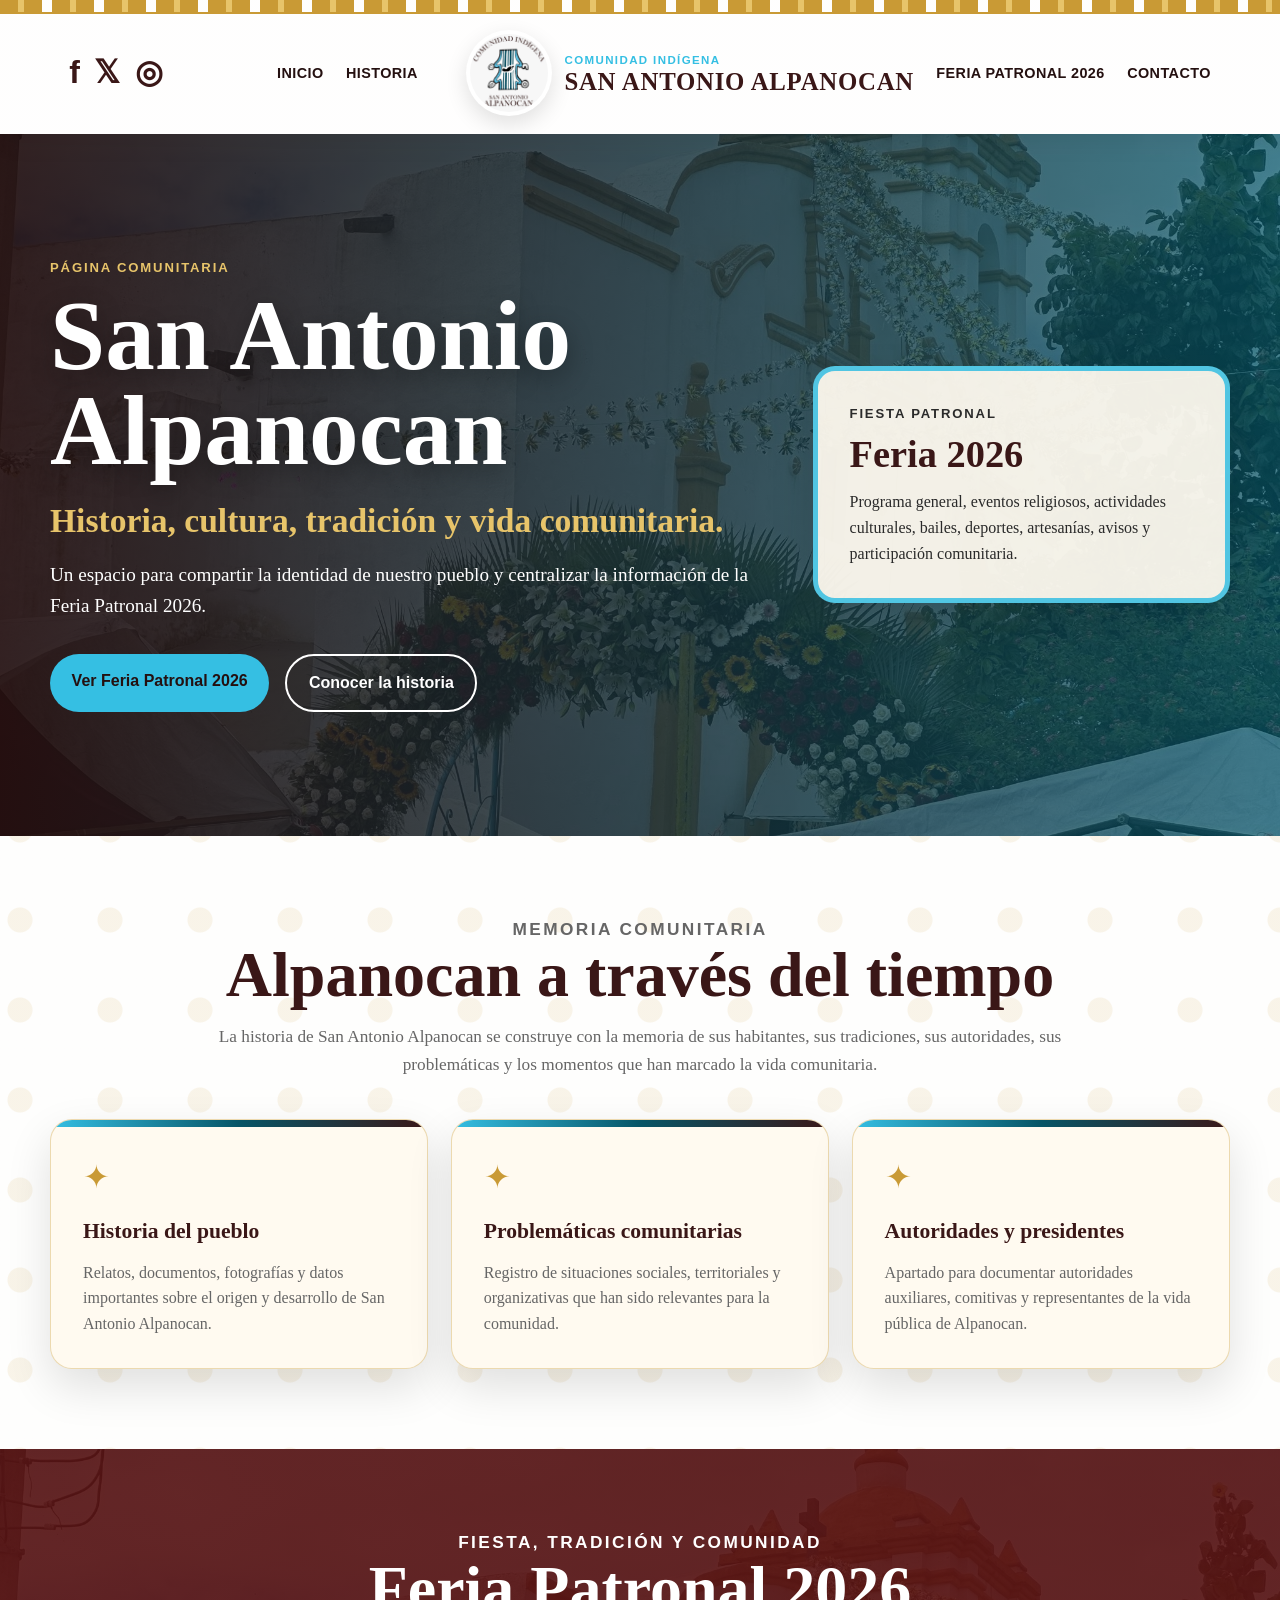
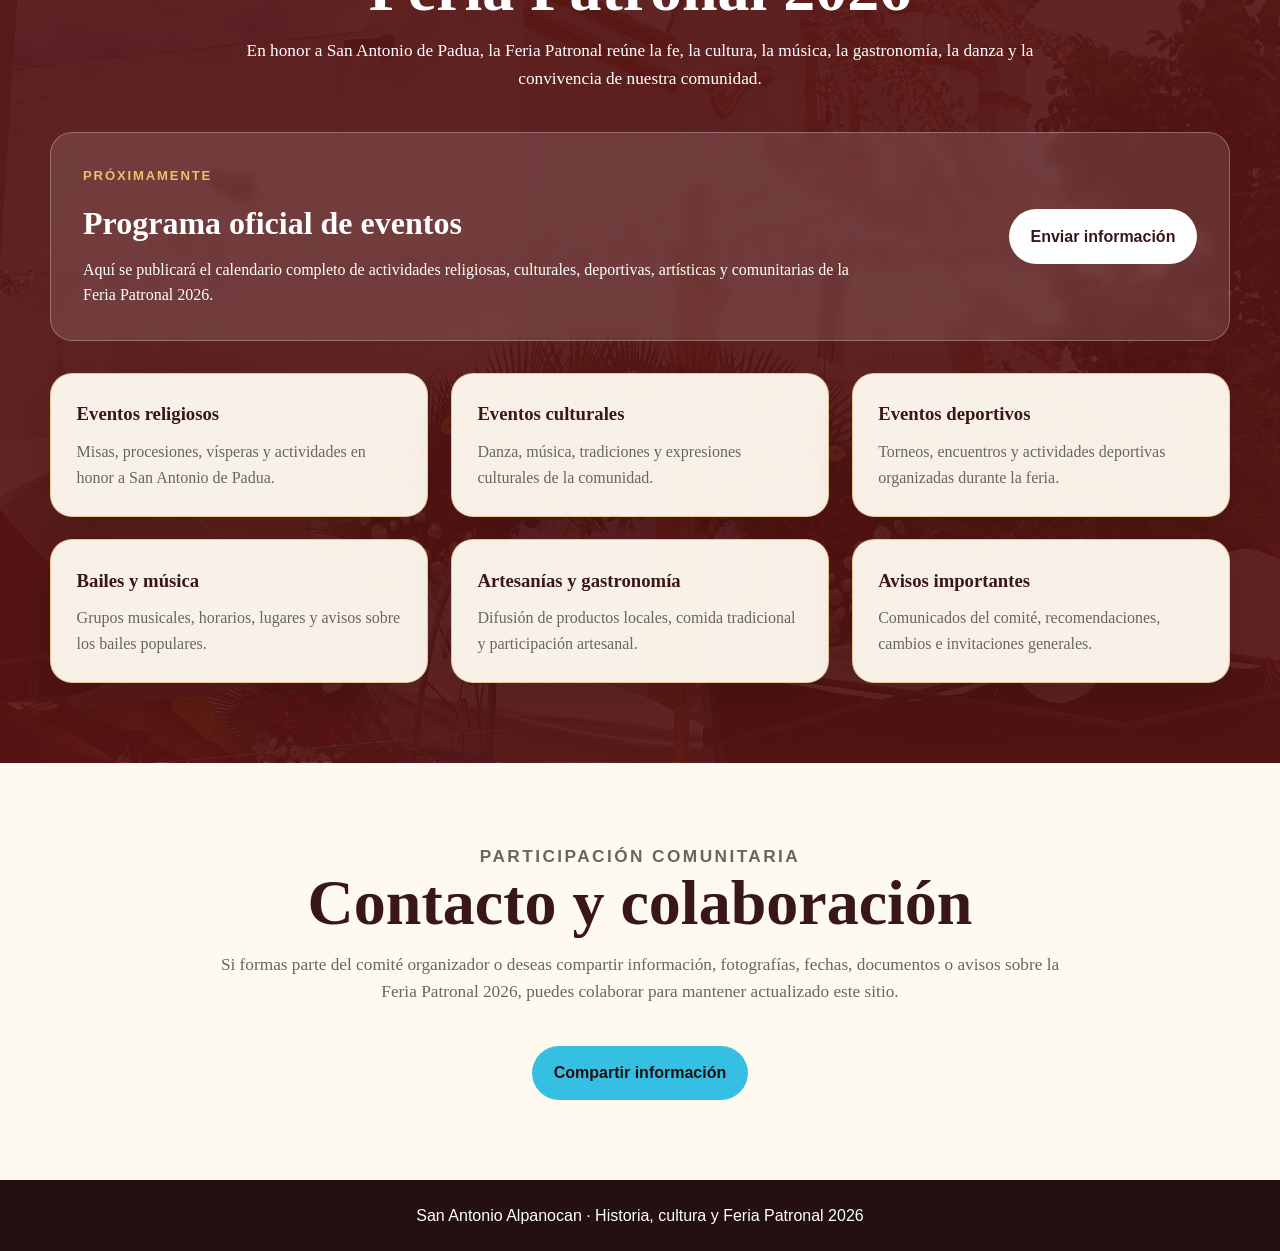
==== index.html @ 7bc24309 "Logo y colores oficiales" ====
<!DOCTYPE html>
<html lang="es">
<head>
  <meta charset="UTF-8" />
  <meta name="viewport" content="width=device-width, initial-scale=1.0" />

  <title>San Antonio Alpanocan | Feria Patronal 2026</title>

  <meta
    name="description"
    content="Página comunitaria de San Antonio Alpanocan: historia, identidad y Feria Patronal 2026."
  />

  <link rel="stylesheet" href="css/styles.css" />
</head>

<body>
  <header class="top-header">
    <div class="ornamental-bar"></div>

    <nav class="main-nav">
      <div class="social-links">
        <span>f</span>
        <span>𝕏</span>
        <span>◎</span>
      </div>

      <ul class="nav-menu">
        <li><a href="#inicio">Inicio</a></li>
        <li><a href="#historia">Historia</a></li>
      </ul>

      <a href="#inicio" class="brand">
        <img
          src="assets/img/logo-alpanocan.jpeg"
          alt="Logo Oficial de San Antonio Alpanocan"
          class="brand-logo"
        />

        <div class="brand-text">
          <span>Comunidad Indígena</span>
          <strong>San Antonio Alpanocan</strong>
        </div>
      </a>

      <ul class="nav-menu">
        <li><a href="#feria">Feria Patronal 2026</a></li>
        <li><a href="#contacto">Contacto</a></li>
      </ul>
    </nav>
  </header>

  <main>
    <!-- INICIO -->
    <section id="inicio" class="hero">
      <div class="hero-inner">
        <div class="hero-copy">
          <p class="section-label">Página comunitaria</p>

          <h1>San Antonio Alpanocan</h1>

          <p class="hero-subtitle">
            Historia, cultura, tradición y vida comunitaria.
          </p>

          <p class="hero-text">
            Un espacio para compartir la identidad de nuestro pueblo y centralizar
            la información de la Feria Patronal 2026.
          </p>

          <div class="hero-actions">
            <a href="#feria" class="btn btn-primary">Ver Feria Patronal 2026</a>
            <a href="#historia" class="btn btn-outline">Conocer la historia</a>
          </div>
        </div>

        <div class="hero-card">
          <p class="section-label">Fiesta Patronal</p>
          <h2>Feria 2026</h2>
          <p>
            Programa general, eventos religiosos, actividades culturales,
            bailes, deportes, artesanías, avisos y participación comunitaria.
          </p>
        </div>
      </div>
    </section>

    <!-- HISTORIA -->
    <section id="historia" class="section">
      <div class="section-title">
        <p class="section-label">Memoria comunitaria</p>
        <h2>Alpanocan a través del tiempo</h2>
        <p>
          La historia de San Antonio Alpanocan se construye con la memoria de
          sus habitantes, sus tradiciones, sus autoridades, sus problemáticas
          y los momentos que han marcado la vida comunitaria.
        </p>
      </div>

      <div class="cards-grid">
        <article class="info-card">
          <div class="card-icon">✦</div>
          <h3>Historia del pueblo</h3>
          <p>
            Relatos, documentos, fotografías y datos importantes sobre el origen
            y desarrollo de San Antonio Alpanocan.
          </p>
        </article>

        <article class="info-card">
          <div class="card-icon">✦</div>
          <h3>Problemáticas comunitarias</h3>
          <p>
            Registro de situaciones sociales, territoriales y organizativas que
            han sido relevantes para la comunidad.
          </p>
        </article>

        <article class="info-card">
          <div class="card-icon">✦</div>
          <h3>Autoridades y presidentes</h3>
          <p>
            Apartado para documentar autoridades auxiliares, comitivas y
            representantes de la vida pública de Alpanocan.
          </p>
        </article>
      </div>
    </section>

    <!-- FERIA PATRONAL -->
    <section id="feria" class="section feria-section">
      <div class="section-title feria-title">
        <p class="section-label">Fiesta, tradición y comunidad</p>
        <h2>Feria Patronal 2026</h2>
        <p>
          En honor a San Antonio de Padua, la Feria Patronal reúne la fe,
          la cultura, la música, la gastronomía, la danza y la convivencia
          de nuestra comunidad.
        </p>
      </div>

      <div class="program-highlight">
        <div>
          <p class="section-label">Próximamente</p>
          <h3>Programa oficial de eventos</h3>
          <p>
            Aquí se publicará el calendario completo de actividades religiosas,
            culturales, deportivas, artísticas y comunitarias de la Feria
            Patronal 2026.
          </p>
        </div>

        <a href="#contacto" class="btn btn-light">Enviar información</a>
      </div>

      <div class="feria-grid">
        <article class="feria-card">
          <h3>Eventos religiosos</h3>
          <p>Misas, procesiones, vísperas y actividades en honor a San Antonio de Padua.</p>
        </article>

        <article class="feria-card">
          <h3>Eventos culturales</h3>
          <p>Danza, música, tradiciones y expresiones culturales de la comunidad.</p>
        </article>

        <article class="feria-card">
          <h3>Eventos deportivos</h3>
          <p>Torneos, encuentros y actividades deportivas organizadas durante la feria.</p>
        </article>

        <article class="feria-card">
          <h3>Bailes y música</h3>
          <p>Grupos musicales, horarios, lugares y avisos sobre los bailes populares.</p>
        </article>

        <article class="feria-card">
          <h3>Artesanías y gastronomía</h3>
          <p>Difusión de productos locales, comida tradicional y participación artesanal.</p>
        </article>

        <article class="feria-card">
          <h3>Avisos importantes</h3>
          <p>Comunicados del comité, recomendaciones, cambios e invitaciones generales.</p>
        </article>
      </div>
    </section>

    <!-- CONTACTO -->
    <section id="contacto" class="section contact-section">
      <div class="section-title">
        <p class="section-label">Participación comunitaria</p>
        <h2>Contacto y colaboración</h2>
        <p>
          Si formas parte del comité organizador o deseas compartir información,
          fotografías, fechas, documentos o avisos sobre la Feria Patronal 2026,
          puedes colaborar para mantener actualizado este sitio.
        </p>
      </div>

      <a href="mailto:contacto@alpanocan.org" class="btn btn-primary">
        Compartir información
      </a>
    </section>
  </main>

  <footer class="site-footer">
    <p>San Antonio Alpanocan · Historia, cultura y Feria Patronal 2026</p>
  </footer>

  <script src="js/main.js"></script>
</body>
</html>
---- css/styles.css ----
:root {
  --brown: #3a1717;
  --brown-dark: #241010;
  --turquoise: #35bfe3;
  --petrol: #075567;
  --gold: #c99a35;
  --gold-light: #e7c46a;
  --cream: #f7f2e8;
  --paper: #fffaf0;
  --text: #2a2a2a;
  --muted: #666666;
  --white: #ffffff;
  --shadow: 0 18px 45px rgba(0, 0, 0, 0.12);
  --max-width: 1180px;
  --radius: 22px;
}

/* RESET GENERAL */
* {
  margin: 0;
  padding: 0;
  box-sizing: border-box;
}

html {
  scroll-behavior: smooth;
}

body {
  font-family: Georgia, "Times New Roman", serif;
  color: var(--text);
  line-height: 1.6;
  background:
    radial-gradient(circle at 20px 20px, rgba(201, 154, 53, 0.10) 0 12px, transparent 13px),
    linear-gradient(rgba(255,255,255,0.92), rgba(255,255,255,0.92)),
    var(--cream);
  background-size: 90px 90px, auto, auto;
}

/* BARRA SUPERIOR */
.top-header {
  position: sticky;
  top: 0;
  z-index: 1000;
  background:
    linear-gradient(rgba(255,255,255,0.94), rgba(255,255,255,0.94)),
    var(--cream);
  box-shadow: 0 6px 25px rgba(0, 0, 0, 0.08);
}

.ornamental-bar {
  height: 14px;
  background:
    repeating-linear-gradient(
      90deg,
      var(--gold) 0 18px,
      var(--gold-light) 18px 24px,
      var(--gold) 24px 42px,
      transparent 42px 52px
    );
  border-bottom: 2px solid var(--gold);
}

/* MENÚ */
.main-nav {
  max-width: var(--max-width);
  margin: 0 auto;
  padding: 1rem 1.2rem 1.1rem;
  display: grid;
  grid-template-columns: 160px 1fr auto 1fr;
  align-items: center;
  gap: 1.4rem;
}

.social-links {
  display: flex;
  gap: 0.9rem;
  color: var(--brown);
  font-family: Arial, Helvetica, sans-serif;
  font-size: 2rem;
  font-weight: 700;
}

.nav-menu {
  list-style: none;
  display: flex;
  justify-content: center;
  gap: 1.4rem;
}

.nav-menu a {
  font-family: Arial, Helvetica, sans-serif;
  text-decoration: none;
  color: var(--brown-dark);
  font-weight: 800;
  text-transform: uppercase;
  letter-spacing: 0.03em;
  font-size: 0.9rem;
  white-space: nowrap;
}

.nav-menu a:hover {
  color: var(--gold);
}

.brand {
  display: flex;
  align-items: center;
  gap: 0.8rem;
  text-decoration: none;
  color: var(--brown);
  min-width: 260px;
  justify-content: center;
}

.brand-logo {
  width: 86px;
  height: 86px;
  object-fit: contain;
  background: var(--white);
  border-radius: 50%;
  padding: 0.25rem;
  box-shadow: 0 8px 22px rgba(0, 0, 0, 0.12);
}

.brand-text {
  text-align: left;
}

.brand span {
  display: block;
  font-family: Arial, Helvetica, sans-serif;
  font-size: 0.72rem;
  text-transform: uppercase;
  letter-spacing: 0.12em;
  color: var(--turquoise);
  font-weight: 800;
}

.brand strong {
  display: block;
  font-size: 1.55rem;
  line-height: 1.05;
  text-transform: uppercase;
  letter-spacing: 0.03em;
  color: var(--brown);
}

/* HERO */
.hero {
  min-height: 78vh;
  display: flex;
  align-items: center;
  padding: 4rem 1.2rem;
  background:
    linear-gradient(90deg, rgba(36, 16, 16, 0.92), rgba(7, 85, 103, 0.72)),
    url("../assets/img/feria-patronal.jpg");
  background-size: cover;
  background-position: center;
}

.hero-inner {
  max-width: var(--max-width);
  width: 100%;
  margin: 0 auto;
  display: grid;
  grid-template-columns: 1.4fr 0.8fr;
  gap: 2rem;
  align-items: center;
}

.hero-copy {
  color: var(--white);
}

.section-label {
  color: var(--gold-light);
  font-family: Arial, Helvetica, sans-serif;
  font-size: 0.82rem;
  font-weight: 800;
  text-transform: uppercase;
  letter-spacing: 0.14em;
  margin-bottom: 0.7rem;
}

.hero h1 {
  font-size: clamp(3rem, 8vw, 6.2rem);
  line-height: 0.95;
  margin-bottom: 1rem;
  text-shadow: 0 8px 24px rgba(0,0,0,0.35);
}

.hero-subtitle {
  font-size: clamp(1.4rem, 3vw, 2.1rem);
  color: var(--gold-light);
  font-weight: 700;
  margin-bottom: 0.8rem;
}

.hero-text {
  max-width: 720px;
  font-size: 1.2rem;
  margin-bottom: 2rem;
}

.hero-actions {
  display: flex;
  gap: 1rem;
  flex-wrap: wrap;
}

.btn {
  display: inline-block;
  padding: 0.9rem 1.35rem;
  border-radius: 999px;
  text-decoration: none;
  font-family: Arial, Helvetica, sans-serif;
  font-weight: 800;
  transition: 0.2s ease;
}

.btn-primary {
  background: var(--gold);
  color: var(--brown-dark);
}

.btn-primary:hover {
  background: var(--gold-light);
  transform: translateY(-2px);
}

.btn-outline {
  border: 2px solid var(--white);
  color: var(--white);
}

.btn-outline:hover {
  background: var(--white);
  color: var(--brown-dark);
}

.btn-light {
  background: var(--white);
  color: var(--brown);
}

.btn-light:hover {
  background: var(--gold-light);
  color: var(--brown-dark);
}

.hero-card {
  background: rgba(255, 250, 240, 0.94);
  border: 5px solid rgba(201, 154, 53, 0.85);
  border-radius: var(--radius);
  padding: 2rem;
  box-shadow: var(--shadow);
}

.hero-card h2 {
  color: var(--brown);
  font-size: 2.4rem;
  line-height: 1;
  margin-bottom: 1rem;
}

.hero-card p {
  color: var(--text);
}

/* SECCIONES */
.section {
  padding: 5rem 1.2rem;
}

.section-title {
  max-width: var(--max-width);
  margin: 0 auto 2.5rem;
  text-align: center;
}

.section-title h2 {
  color: var(--brown);
  font-size: clamp(2.2rem, 5vw, 4rem);
  line-height: 1;
  margin-bottom: 1rem;
}

.section-title p {
  max-width: 850px;
  margin: 0 auto;
  color: var(--muted);
  font-size: 1.08rem;
}

/* TARJETAS */
.cards-grid {
  max-width: var(--max-width);
  margin: 0 auto;
  display: grid;
  grid-template-columns: repeat(3, 1fr);
  gap: 1.4rem;
}

.info-card {
  background: var(--paper);
  border-radius: var(--radius);
  padding: 2rem;
  border: 1px solid rgba(201, 154, 53, 0.35);
  box-shadow: var(--shadow);
  position: relative;
  overflow: hidden;
}

.info-card::before {
  content: "";
  position: absolute;
  inset: 0 0 auto 0;
  height: 7px;
  background: linear-gradient(90deg, var(--gold), var(--brown), var(--brown));
}

.card-icon {
  color: var(--gold);
  font-size: 2rem;
  margin-bottom: 0.7rem;
}

.info-card h3 {
  color: var(--brown);
  font-size: 1.35rem;
  margin-bottom: 0.7rem;
}

.info-card p {
  color: var(--muted);
}

/* FERIA */
.feria-section {
  background:
    linear-gradient(rgba(87, 20, 20, 0.92), rgba(87, 20, 20, 0.92)),
    url("../assets/img/feria-patronal.jpg");
  background-size: cover;
  background-position: center;
  color: var(--white);
}

.feria-title h2,
.feria-title p {
  color: var(--white);
}

.program-highlight {
  max-width: var(--max-width);
  margin: 0 auto 2rem;
  padding: 2rem;
  display: flex;
  justify-content: space-between;
  gap: 1.5rem;
  align-items: center;
  border-radius: var(--radius);
  background: rgba(255, 255, 255, 0.12);
  border: 1px solid rgba(255, 255, 255, 0.28);
  backdrop-filter: blur(6px);
}

.program-highlight h3 {
  font-size: 2rem;
  margin-bottom: 0.5rem;
}

.program-highlight p {
  max-width: 780px;
}

.feria-grid {
  max-width: var(--max-width);
  margin: 0 auto;
  display: grid;
  grid-template-columns: repeat(3, 1fr);
  gap: 1.4rem;
}

.feria-card {
  background: rgba(255, 250, 240, 0.96);
  border-radius: var(--radius);
  padding: 1.6rem;
  border: 1px solid rgba(201, 154, 53, 0.45);
  box-shadow: var(--shadow);
}

.feria-card h3 {
  color: var(--brown);
  margin-bottom: 0.6rem;
}

.feria-card p {
  color: var(--muted);
}

/* CONTACTO */
.contact-section {
  background: var(--paper);
  text-align: center;
}

/* FOOTER */
.site-footer {
  background: var(--brown-dark);
  color: var(--white);
  text-align: center;
  padding: 1.4rem;
  font-family: Arial, Helvetica, sans-serif;
}

/* RESPONSIVE */
@media (max-width: 980px) {
  .main-nav {
    grid-template-columns: 1fr;
    text-align: center;
  }

  .social-links,
  .nav-menu {
    justify-content: center;
  }

  .brand {
    margin: 0 auto;
  }

  .hero-inner {
    grid-template-columns: 1fr;
  }

  .cards-grid,
  .feria-grid {
    grid-template-columns: 1fr;
  }

  .program-highlight {
    flex-direction: column;
    align-items: flex-start;
  }
}

@media (max-width: 580px) {
  .social-links {
    display: none;
  }

  .nav-menu {
    gap: 0.8rem;
    flex-wrap: wrap;
  }

  .nav-menu a {
    font-size: 0.78rem;
  }

  .brand {
    min-width: auto;
  }

  .brand-emblem {
    width: 58px;
    height: 58px;
    font-size: 1.5rem;
  }

  .brand strong {
    font-size: 1.2rem;
  }

  .hero {
    min-height: auto;
    padding: 4rem 1.2rem;
  }

  .hero-card {
    padding: 1.4rem;
  }
}

.info-card::before {
  background: linear-gradient(
    90deg,
    var(--turquoise),
    var(--petrol),
    var(--brown)
  );
}

.nav-menu a:hover {
  color: var(--turquoise);
}

.btn-primary {
  background: var(--turquoise);
  color: var(--brown-dark);
}

.btn-primary:hover {
  background: var(--gold-light);
  color: var(--brown-dark);
}

.hero-card {
  border-color: rgba(53, 191, 227, 0.85);
}

.hero-card h2 {
  color: var(--brown);
}
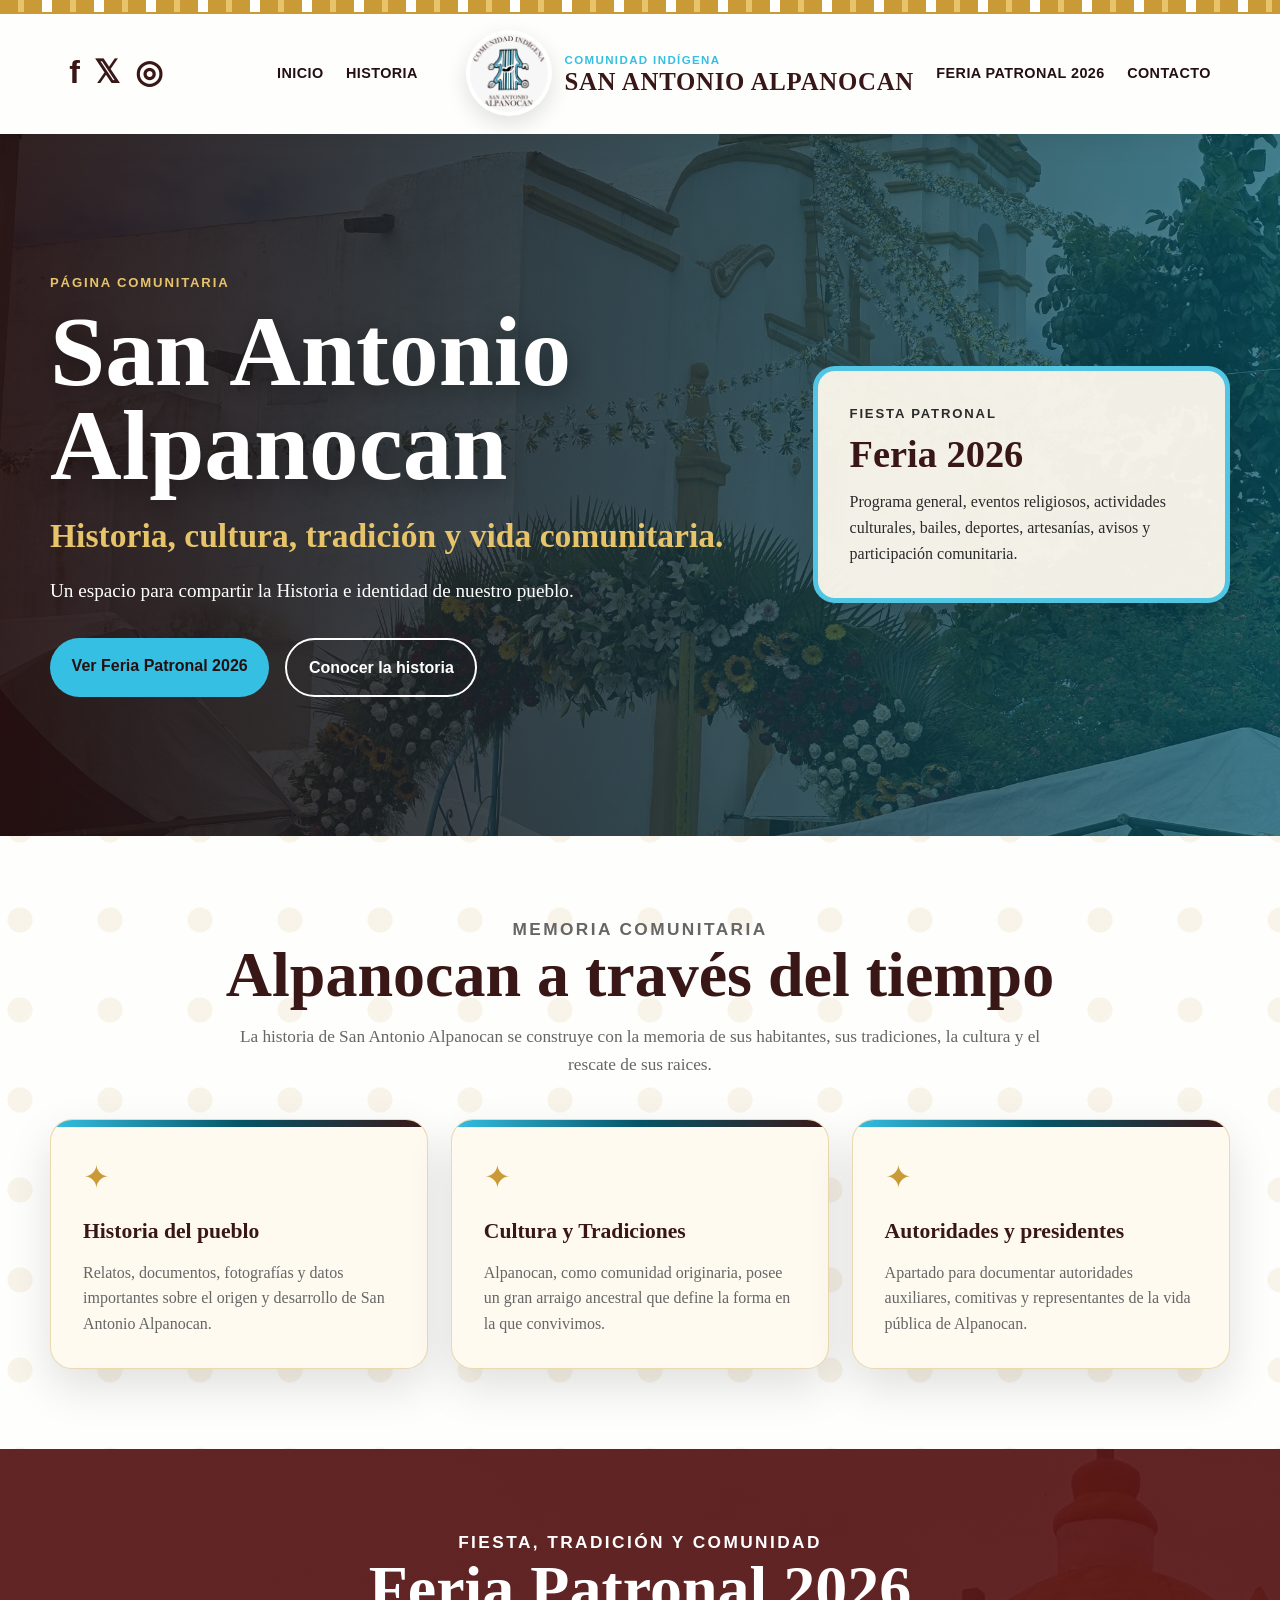
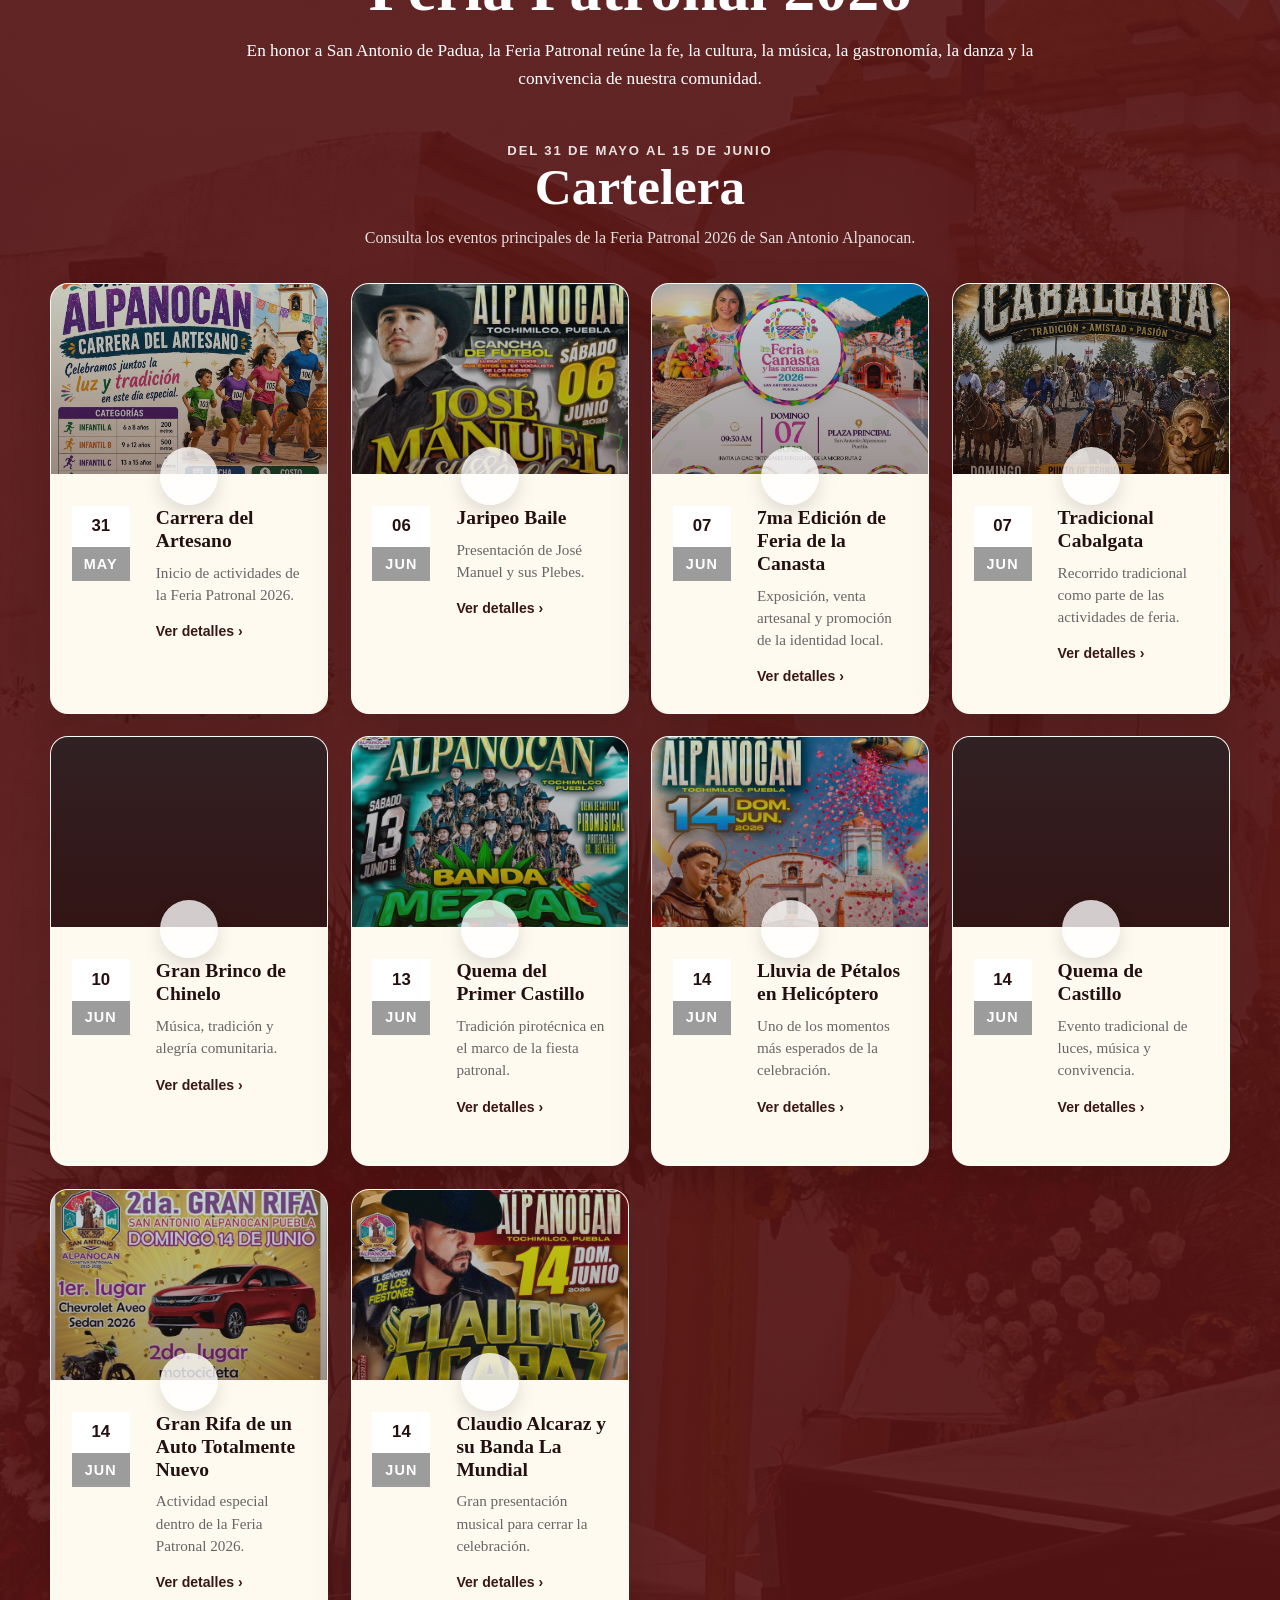
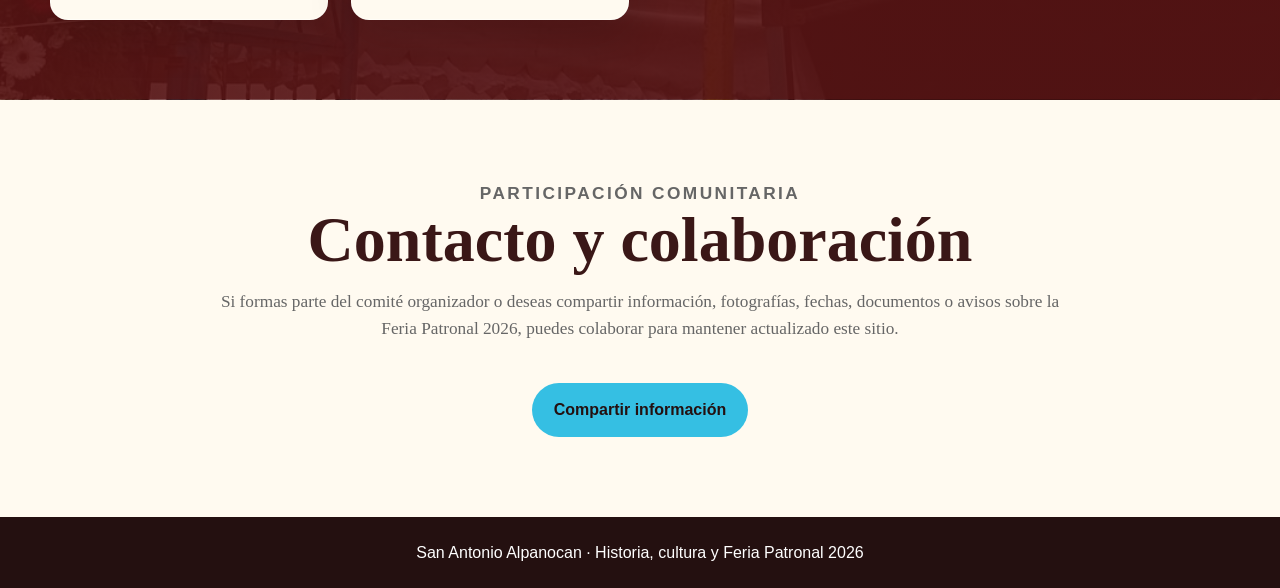
==== commit ebf6e2b2: "Agregando cartelera" ====
--- a/index.html
+++ b/index.html
@@ -8,7 +8,7 @@
 
   <meta
     name="description"
-    content="Página comunitaria de San Antonio Alpanocan: historia, identidad y Feria Patronal 2026."
+    content="Página comunitaria de San Antonio Alpanocan: historia, identidad y Tradiciones."
   />
 
   <link rel="stylesheet" href="css/styles.css" />
@@ -64,8 +64,7 @@
           </p>
 
           <p class="hero-text">
-            Un espacio para compartir la identidad de nuestro pueblo y centralizar
-            la información de la Feria Patronal 2026.
+            Un espacio para compartir la Historia e identidad de nuestro pueblo.
           </p>
 
           <div class="hero-actions">
@@ -92,8 +91,7 @@
         <h2>Alpanocan a través del tiempo</h2>
         <p>
           La historia de San Antonio Alpanocan se construye con la memoria de
-          sus habitantes, sus tradiciones, sus autoridades, sus problemáticas
-          y los momentos que han marcado la vida comunitaria.
+          sus habitantes, sus tradiciones, la cultura y el rescate de sus raices.
         </p>
       </div>
 
@@ -109,10 +107,9 @@
 
         <article class="info-card">
           <div class="card-icon">✦</div>
-          <h3>Problemáticas comunitarias</h3>
+          <h3>Cultura y Tradiciones</h3>
           <p>
-            Registro de situaciones sociales, territoriales y organizativas que
-            han sido relevantes para la comunidad.
+            Alpanocan, como comunidad originaria, posee un gran arraigo ancestral que define la forma en la que convivimos.
           </p>
         </article>
 
@@ -139,51 +136,165 @@
         </p>
       </div>
 
-      <div class="program-highlight">
-        <div>
-          <p class="section-label">Próximamente</p>
-          <h3>Programa oficial de eventos</h3>
-          <p>
-            Aquí se publicará el calendario completo de actividades religiosas,
-            culturales, deportivas, artísticas y comunitarias de la Feria
-            Patronal 2026.
-          </p>
-        </div>
-
-        <a href="#contacto" class="btn btn-light">Enviar información</a>
-      </div>
-
-      <div class="feria-grid">
-        <article class="feria-card">
-          <h3>Eventos religiosos</h3>
-          <p>Misas, procesiones, vísperas y actividades en honor a San Antonio de Padua.</p>
-        </article>
-
-        <article class="feria-card">
-          <h3>Eventos culturales</h3>
-          <p>Danza, música, tradiciones y expresiones culturales de la comunidad.</p>
-        </article>
-
-        <article class="feria-card">
-          <h3>Eventos deportivos</h3>
-          <p>Torneos, encuentros y actividades deportivas organizadas durante la feria.</p>
-        </article>
-
-        <article class="feria-card">
-          <h3>Bailes y música</h3>
-          <p>Grupos musicales, horarios, lugares y avisos sobre los bailes populares.</p>
-        </article>
-
-        <article class="feria-card">
-          <h3>Artesanías y gastronomía</h3>
-          <p>Difusión de productos locales, comida tradicional y participación artesanal.</p>
-        </article>
-
-        <article class="feria-card">
-          <h3>Avisos importantes</h3>
-          <p>Comunicados del comité, recomendaciones, cambios e invitaciones generales.</p>
-        </article>
-      </div>
+<div class="cartelera-header">
+  <p class="section-label">Del 31 de mayo al 15 de junio</p>
+  <h3>Cartelera</h3>
+  <p>
+    Consulta los eventos principales de la Feria Patronal 2026 de San Antonio Alpanocan.
+  </p>
+</div>
+
+<div class="events-grid">
+  <a href="eventos/carrera-del-artesano.html" class="event-card">
+    <div class="event-image event-artesano"></div>
+    <div class="event-content">
+      <div class="event-date">
+        <strong>31</strong>
+        <span>MAY</span>
+      </div>
+      <div class="event-info">
+        <h4>Carrera del Artesano</h4>
+        <p>Inicio de actividades de la Feria Patronal 2026.</p>
+        <span class="read-more">Ver detalles ›</span>
+      </div>
+    </div>
+  </a>
+
+  <a href="eventos/jaripeo-baile.html" class="event-card">
+    <div class="event-image event-jaripeo"></div>
+    <div class="event-content">
+      <div class="event-date">
+        <strong>06</strong>
+        <span>JUN</span>
+      </div>
+      <div class="event-info">
+        <h4>Jaripeo Baile</h4>
+        <p>Presentación de José Manuel y sus Plebes.</p>
+        <span class="read-more">Ver detalles ›</span>
+      </div>
+    </div>
+  </a>
+
+  <a href="eventos/feria-de-la-canasta.html" class="event-card">
+    <div class="event-image event-canasta"></div>
+    <div class="event-content">
+      <div class="event-date">
+        <strong>07</strong>
+        <span>JUN</span>
+      </div>
+      <div class="event-info">
+        <h4>7ma Edición de Feria de la Canasta</h4>
+        <p>Exposición, venta artesanal y promoción de la identidad local.</p>
+        <span class="read-more">Ver detalles ›</span>
+      </div>
+    </div>
+  </a>
+
+  <a href="eventos/cabalgata.html" class="event-card">
+    <div class="event-image event-cabalgata"></div>
+    <div class="event-content">
+      <div class="event-date">
+        <strong>07</strong>
+        <span>JUN</span>
+      </div>
+      <div class="event-info">
+        <h4>Tradicional Cabalgata</h4>
+        <p>Recorrido tradicional como parte de las actividades de feria.</p>
+        <span class="read-more">Ver detalles ›</span>
+      </div>
+    </div>
+  </a>
+
+  <a href="eventos/brinco-de-chinelo.html" class="event-card">
+    <div class="event-image event-chinelo"></div>
+    <div class="event-content">
+      <div class="event-date">
+        <strong>10</strong>
+        <span>JUN</span>
+      </div>
+      <div class="event-info">
+        <h4>Gran Brinco de Chinelo</h4>
+        <p>Música, tradición y alegría comunitaria.</p>
+        <span class="read-more">Ver detalles ›</span>
+      </div>
+    </div>
+  </a>
+
+  <a href="eventos/primer-castillo.html" class="event-card">
+    <div class="event-image event-castillo"></div>
+    <div class="event-content">
+      <div class="event-date">
+        <strong>13</strong>
+        <span>JUN</span>
+      </div>
+      <div class="event-info">
+        <h4>Quema del Primer Castillo</h4>
+        <p>Tradición pirotécnica en el marco de la fiesta patronal.</p>
+        <span class="read-more">Ver detalles ›</span>
+      </div>
+    </div>
+  </a>
+
+  <a href="eventos/lluvia-de-petalos.html" class="event-card">
+    <div class="event-image event-petalos"></div>
+    <div class="event-content">
+      <div class="event-date">
+        <strong>14</strong>
+        <span>JUN</span>
+      </div>
+      <div class="event-info">
+        <h4>Lluvia de Pétalos en Helicóptero</h4>
+        <p>Uno de los momentos más esperados de la celebración.</p>
+        <span class="read-more">Ver detalles ›</span>
+      </div>
+    </div>
+  </a>
+
+  <a href="eventos/quema-de-castillo.html" class="event-card">
+    <div class="event-image event-castillo-final"></div>
+    <div class="event-content">
+      <div class="event-date">
+        <strong>14</strong>
+        <span>JUN</span>
+      </div>
+      <div class="event-info">
+        <h4>Quema de Castillo</h4>
+        <p>Evento tradicional de luces, música y convivencia.</p>
+        <span class="read-more">Ver detalles ›</span>
+      </div>
+    </div>
+  </a>
+
+  <a href="eventos/rifa-auto.html" class="event-card">
+    <div class="event-image event-rifa"></div>
+    <div class="event-content">
+      <div class="event-date">
+        <strong>14</strong>
+        <span>JUN</span>
+      </div>
+      <div class="event-info">
+        <h4>Gran Rifa de un Auto Totalmente Nuevo</h4>
+        <p>Actividad especial dentro de la Feria Patronal 2026.</p>
+        <span class="read-more">Ver detalles ›</span>
+      </div>
+    </div>
+  </a>
+
+  <a href="eventos/claudio-alcaraz.html" class="event-card">
+    <div class="event-image event-baile"></div>
+    <div class="event-content">
+      <div class="event-date">
+        <strong>14</strong>
+        <span>JUN</span>
+      </div>
+      <div class="event-info">
+        <h4>Claudio Alcaraz y su Banda La Mundial</h4>
+        <p>Gran presentación musical para cerrar la celebración.</p>
+        <span class="read-more">Ver detalles ›</span>
+      </div>
+    </div>
+  </a>
+</div>
     </section>
 
     <!-- CONTACTO -->
--- a/css/styles.css
+++ b/css/styles.css
@@ -351,29 +351,6 @@
   color: var(--white);
 }
 
-.program-highlight {
-  max-width: var(--max-width);
-  margin: 0 auto 2rem;
-  padding: 2rem;
-  display: flex;
-  justify-content: space-between;
-  gap: 1.5rem;
-  align-items: center;
-  border-radius: var(--radius);
-  background: rgba(255, 255, 255, 0.12);
-  border: 1px solid rgba(255, 255, 255, 0.28);
-  backdrop-filter: blur(6px);
-}
-
-.program-highlight h3 {
-  font-size: 2rem;
-  margin-bottom: 0.5rem;
-}
-
-.program-highlight p {
-  max-width: 780px;
-}
-
 .feria-grid {
   max-width: var(--max-width);
   margin: 0 auto;
@@ -438,11 +415,6 @@
   .feria-grid {
     grid-template-columns: 1fr;
   }
-
-  .program-highlight {
-    flex-direction: column;
-    align-items: flex-start;
-  }
 }
 
 @media (max-width: 580px) {
@@ -512,4 +484,317 @@
 
 .hero-card h2 {
   color: var(--brown);
+}
+
+/* CARTELERA DE EVENTOS */
+
+.cartelera-header {
+  max-width: var(--max-width);
+  margin: 3rem auto 2rem;
+  text-align: center;
+}
+
+.cartelera-header h3 {
+  font-size: clamp(2rem, 4vw, 3.2rem);
+  line-height: 1;
+  color: var(--white);
+  margin-bottom: 0.8rem;
+}
+
+.cartelera-header p {
+  max-width: 760px;
+  margin: 0 auto;
+  color: rgba(255, 255, 255, 0.86);
+}
+
+.events-grid {
+  max-width: var(--max-width);
+  margin: 0 auto;
+  display: grid;
+  grid-template-columns: repeat(4, 1fr);
+  gap: 1.4rem;
+}
+
+.event-card {
+  background: var(--paper);
+  color: var(--text);
+  text-decoration: none;
+  border-radius: 18px;
+  overflow: hidden;
+  box-shadow: var(--shadow);
+  border: 1px solid rgba(255, 255, 255, 0.45);
+  transition: transform 0.22s ease, box-shadow 0.22s ease;
+  min-height: 430px;
+  display: flex;
+  flex-direction: column;
+}
+
+.event-card:hover {
+  transform: translateY(-7px);
+  box-shadow: 0 24px 55px rgba(0, 0, 0, 0.24);
+}
+
+.event-image {
+  height: 190px;
+  background-size: cover;
+  background-position: center;
+  position: relative;
+}
+
+.event-image::after {
+  content: "";
+  position: absolute;
+  inset: 0;
+  background:
+    linear-gradient(
+      to bottom,
+      rgba(36, 16, 16, 0.05),
+      rgba(36, 16, 16, 0.35)
+    );
+}
+
+.event-content {
+  position: relative;
+  display: grid;
+  grid-template-columns: 68px 1fr;
+  gap: 1rem;
+  padding: 2rem 1.3rem 1.5rem;
+  flex: 1;
+}
+
+.event-content::before {
+  content: "";
+  position: absolute;
+  top: -27px;
+  left: 50%;
+  transform: translateX(-50%);
+  width: 58px;
+  height: 58px;
+  background:
+    linear-gradient(rgba(255,255,255,0.78), rgba(255,255,255,0.78)),
+    url("../assets/img/logo-alpanocan.png");
+  background-size: contain;
+  background-repeat: no-repeat;
+  background-position: center;
+  border-radius: 50%;
+  box-shadow: 0 8px 18px rgba(0,0,0,0.12);
+}
+
+.event-date {
+  width: 58px;
+  text-align: center;
+  font-family: Arial, Helvetica, sans-serif;
+  font-weight: 800;
+}
+
+.event-date strong {
+  display: block;
+  background: var(--white);
+  color: var(--brown-dark);
+  padding: 0.45rem 0;
+  font-size: 1.05rem;
+}
+
+.event-date span {
+  display: block;
+  background: #9c9c9c;
+  color: var(--white);
+  padding: 0.35rem 0;
+  font-size: 0.9rem;
+  letter-spacing: 0.08em;
+}
+
+.event-info h4 {
+  color: var(--brown-dark);
+  font-size: 1.22rem;
+  line-height: 1.18;
+  margin-bottom: 0.6rem;
+}
+
+.event-info p {
+  color: var(--muted);
+  font-size: 0.95rem;
+  line-height: 1.45;
+  margin-bottom: 0.8rem;
+}
+
+.read-more {
+  display: inline-block;
+  color: var(--brown);
+  font-family: Arial, Helvetica, sans-serif;
+  font-size: 0.88rem;
+  font-weight: 800;
+}
+
+/* Imágenes temporales para cada evento.
+   Después podemos sustituirlas por fotografías reales. */
+
+.event-artesano {
+  background-image:
+    linear-gradient(rgba(7, 85, 103, 0.18), rgba(58, 23, 23, 0.18)),
+    url("../assets/img/evento-artesano.jpg");
+}
+
+.event-jaripeo {
+  background-image:
+    linear-gradient(rgba(7, 85, 103, 0.18), rgba(58, 23, 23, 0.18)),
+    url("../assets/img/evento-jaripeo.jpg");
+}
+
+.event-canasta {
+  background-image:
+    linear-gradient(rgba(7, 85, 103, 0.18), rgba(58, 23, 23, 0.18)),
+    url("../assets/img/evento-canasta.jpg");
+}
+
+.event-cabalgata {
+  background-image:
+    linear-gradient(rgba(7, 85, 103, 0.18), rgba(58, 23, 23, 0.18)),
+    url("../assets/img/evento-cabalgata.jpg");
+}
+
+.event-chinelo {
+  background-image:
+    linear-gradient(rgba(7, 85, 103, 0.18), rgba(58, 23, 23, 0.18)),
+    url("../assets/img/evento-chinelo.jpg");
+}
+
+.event-castillo {
+  background-image:
+    linear-gradient(rgba(7, 85, 103, 0.18), rgba(58, 23, 23, 0.18)),
+    url("../assets/img/evento-castillo.jpg");
+}
+
+.event-petalos {
+  background-image:
+    linear-gradient(rgba(7, 85, 103, 0.18), rgba(58, 23, 23, 0.18)),
+    url("../assets/img/evento-petalos.jpg");
+}
+
+.event-castillo-final {
+  background-image:
+    linear-gradient(rgba(7, 85, 103, 0.18), rgba(58, 23, 23, 0.18)),
+    url("../assets/img/evento-castillo-final.jpg");
+}
+
+.event-rifa {
+  background-image:
+    linear-gradient(rgba(7, 85, 103, 0.18), rgba(58, 23, 23, 0.18)),
+    url("../assets/img/evento-rifa.jpg");
+}
+
+.event-baile {
+  background-image:
+    linear-gradient(rgba(7, 85, 103, 0.18), rgba(58, 23, 23, 0.18)),
+    url("../assets/img/evento-baile.jpg");
+}
+
+/* AJUSTE MANUAL DE POSICIÓN DE IMÁGENES DE EVENTOS */
+
+.event-artesano {
+  background-position: center 20%;
+}
+
+.event-jaripeo {
+  background-position: center 10%;
+}
+
+.event-canasta {
+  background-position: center 10%;
+}
+
+.event-cabalgata {
+  background-position: center 15%;
+}
+
+.event-chinelo {
+  background-position: center 40%;
+}
+
+.event-castillo {
+  background-position: center 15%;
+}
+
+.event-petalos {
+  background-position: center 12%;
+}
+
+.event-castillo-final {
+  background-position: center 45%;
+}
+
+.event-rifa {
+  background-position: center 10%;
+}
+
+.event-baile {
+  background-position: center 10%;
+}
+
+/* Si todavía no hay imágenes, se muestra un fondo elegante */
+.event-image {
+  background-color: var(--brown);
+}
+
+/* Responsive cartelera */
+@media (max-width: 1100px) {
+  .events-grid {
+    grid-template-columns: repeat(3, 1fr);
+  }
+}
+
+@media (max-width: 820px) {
+  .events-grid {
+    grid-template-columns: repeat(2, 1fr);
+  }
+
+  .event-card {
+    min-height: 390px;
+  }
+}
+
+@media (max-width: 560px) {
+  .events-grid {
+    grid-template-columns: 1fr;
+  }
+
+  .event-image {
+    height: 210px;
+  }
+
+  .event-card {
+    min-height: auto;
+  }
+}
+
+/* PÁGINAS INDIVIDUALES DE EVENTOS */
+
+.event-detail-hero {
+  min-height: 70vh;
+  display: flex;
+  align-items: center;
+  padding: 5rem 1.2rem;
+  background:
+    linear-gradient(90deg, rgba(36, 16, 16, 0.92), rgba(7, 85, 103, 0.72)),
+    url("../assets/img/feria-patronal.jpg");
+  background-size: cover;
+  background-position: center;
+  color: var(--white);
+}
+
+.event-detail-content {
+  max-width: var(--max-width);
+  margin: 0 auto;
+}
+
+.event-detail-content h1 {
+  font-size: clamp(2.8rem, 7vw, 5.8rem);
+  line-height: 0.95;
+  margin-bottom: 1rem;
+}
+
+.event-detail-content p {
+  max-width: 760px;
+  font-size: 1.2rem;
+  margin-bottom: 2rem;
 }
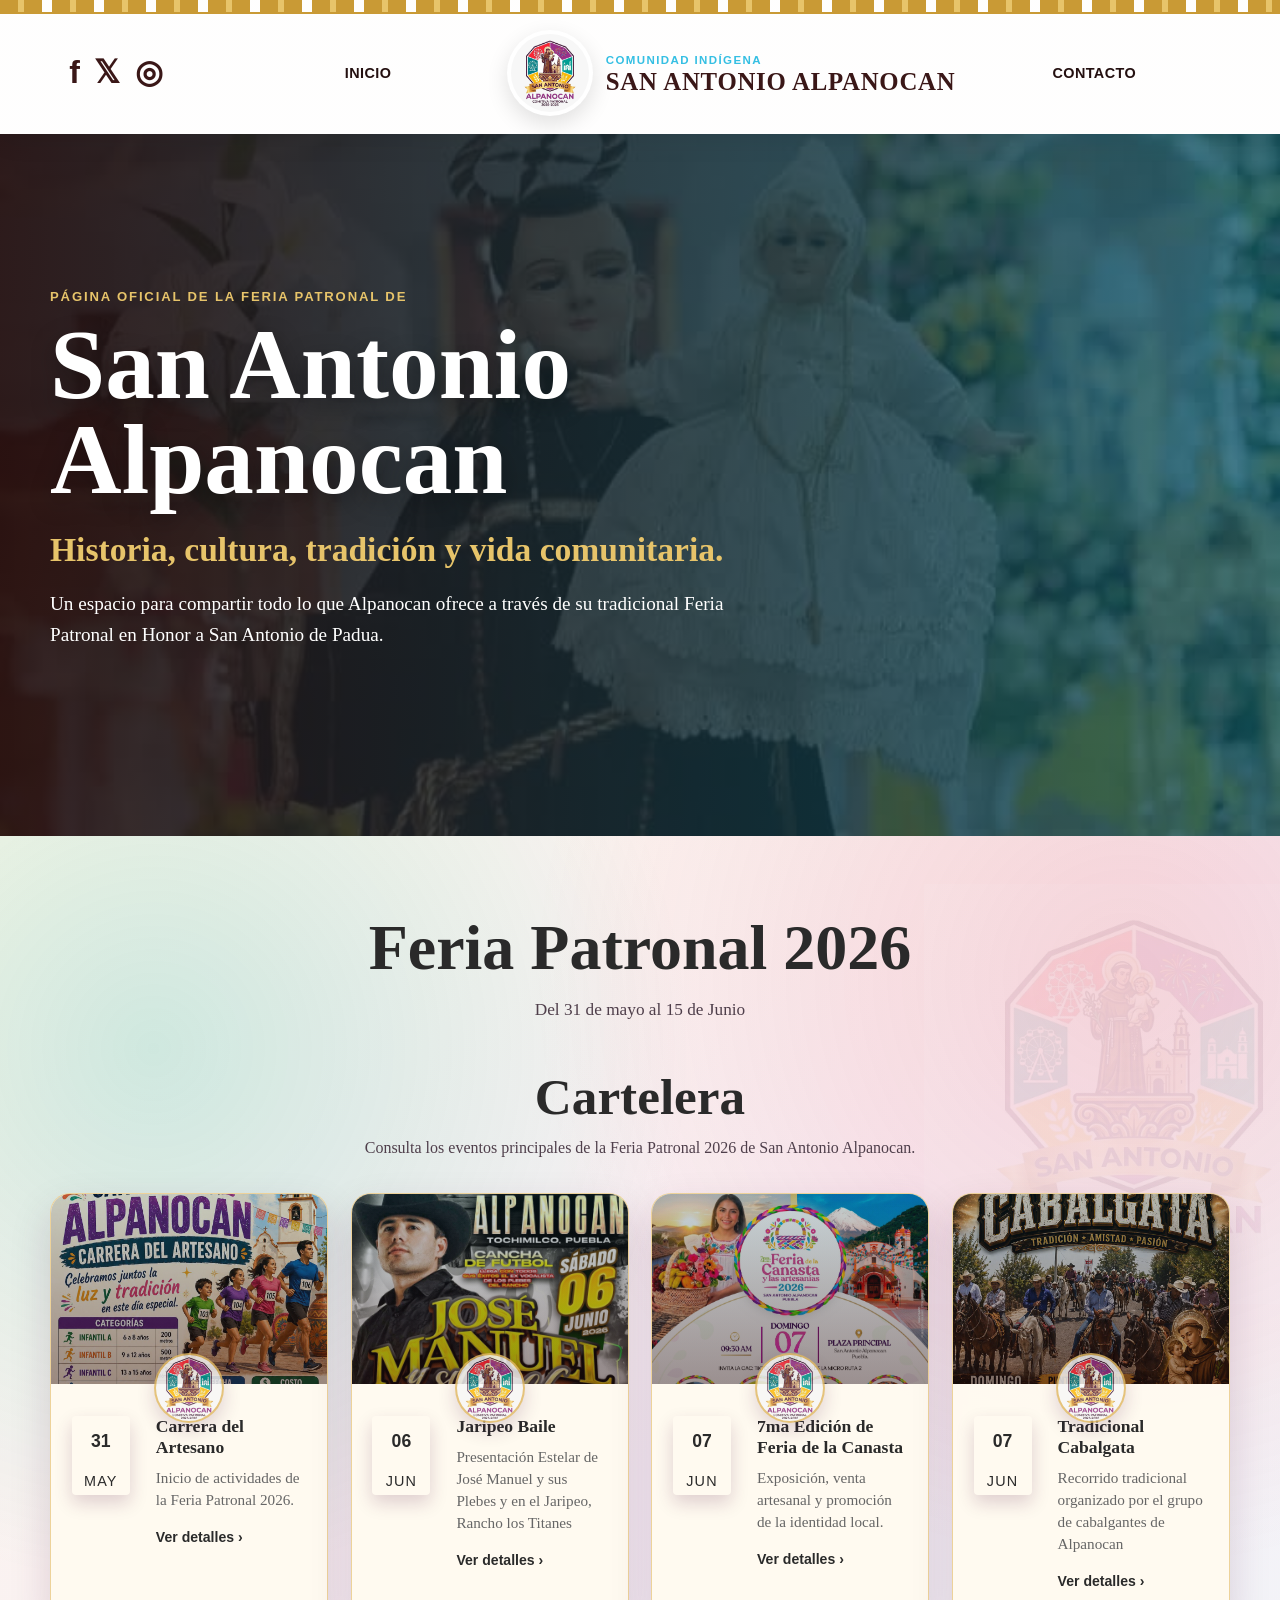
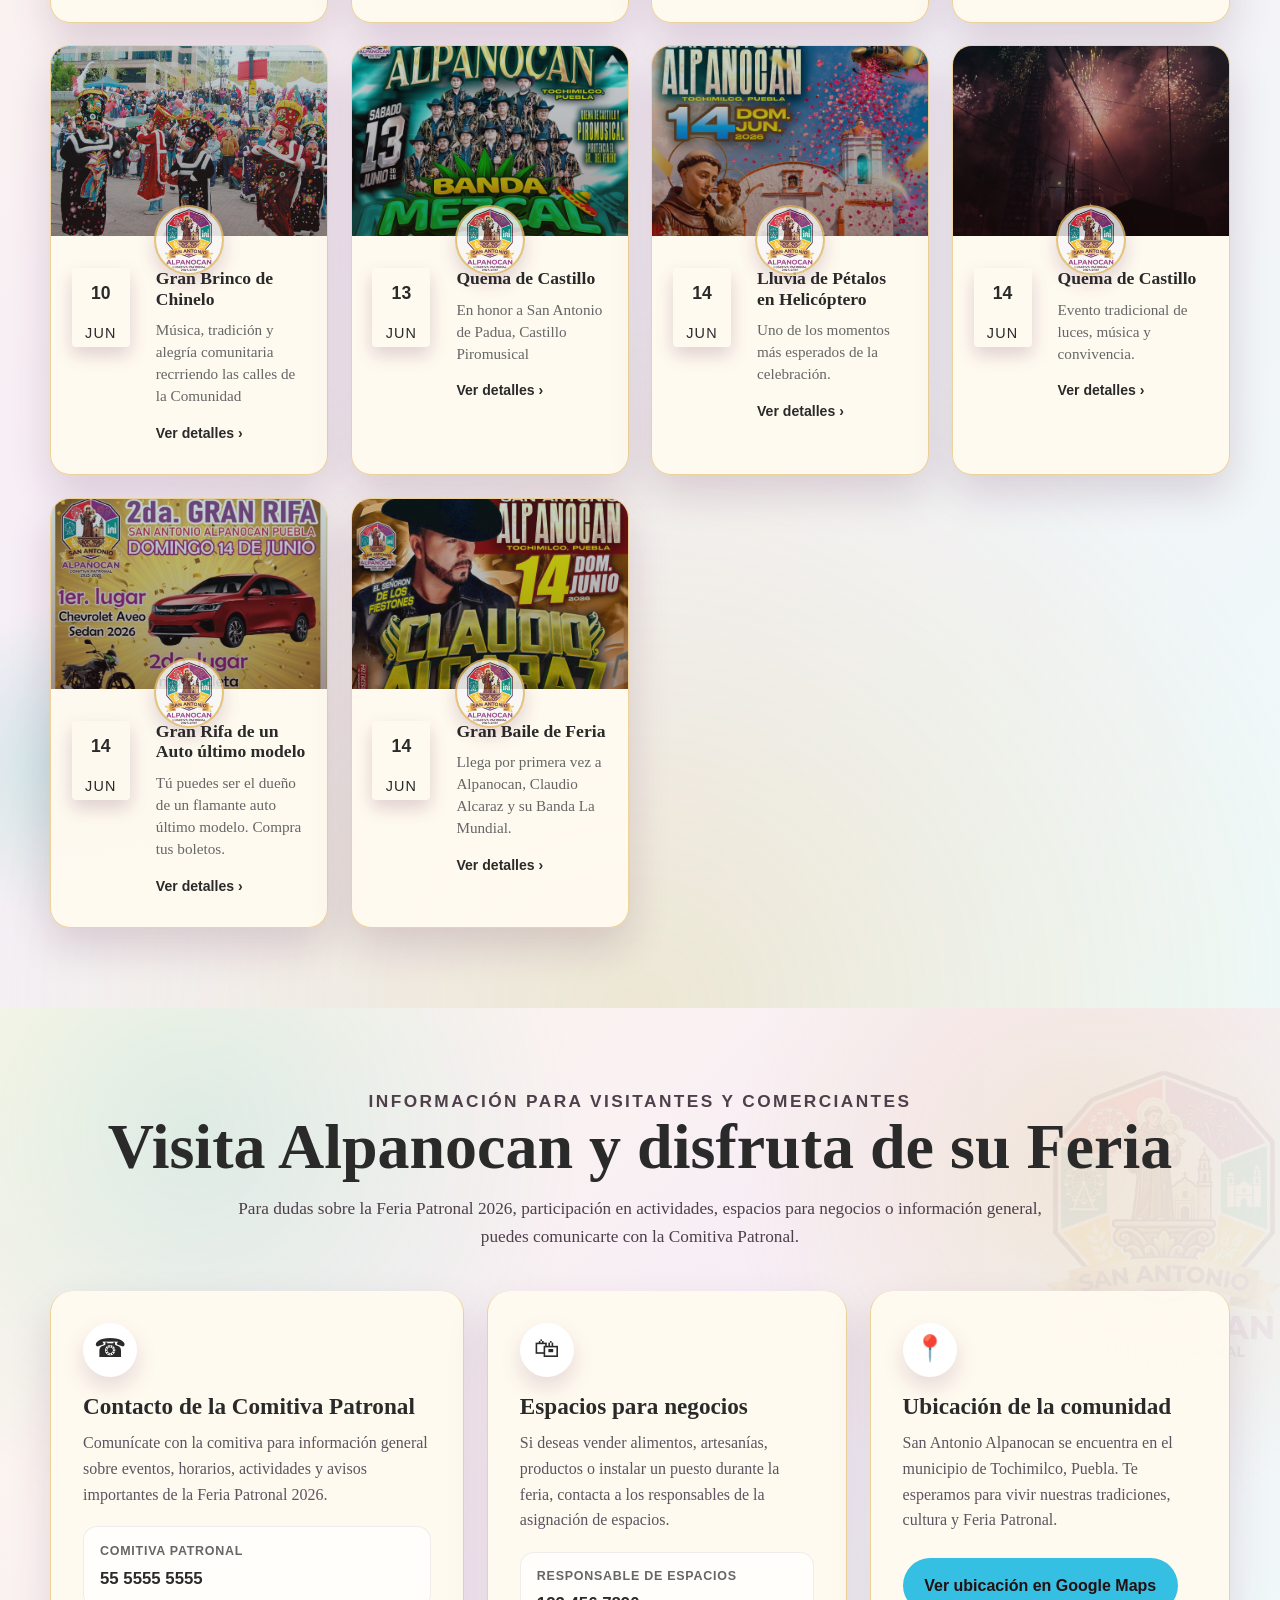
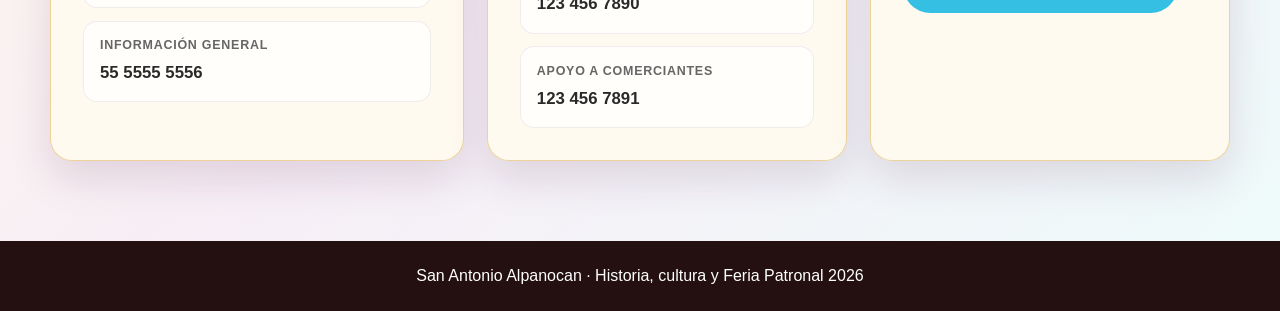
==== commit fe7089c4: "Solo Feria, Contactos y Cartelera version 1" ====
--- a/index.html
+++ b/index.html
@@ -27,12 +27,11 @@
 
       <ul class="nav-menu">
         <li><a href="#inicio">Inicio</a></li>
-        <li><a href="#historia">Historia</a></li>
       </ul>
 
       <a href="#inicio" class="brand">
         <img
-          src="assets/img/logo-alpanocan.jpeg"
+          src="assets/img/logo-comitiva.jpeg"
           alt="Logo Oficial de San Antonio Alpanocan"
           class="brand-logo"
         />
@@ -44,7 +43,6 @@
       </a>
 
       <ul class="nav-menu">
-        <li><a href="#feria">Feria Patronal 2026</a></li>
         <li><a href="#contacto">Contacto</a></li>
       </ul>
     </nav>
@@ -55,7 +53,7 @@
     <section id="inicio" class="hero">
       <div class="hero-inner">
         <div class="hero-copy">
-          <p class="section-label">Página comunitaria</p>
+          <p class="section-label">Página Oficial de la Feria Patronal de</p>
 
           <h1>San Antonio Alpanocan</h1>
 
@@ -64,80 +62,20 @@
           </p>
 
           <p class="hero-text">
-            Un espacio para compartir la Historia e identidad de nuestro pueblo.
-          </p>
-
-          <div class="hero-actions">
-            <a href="#feria" class="btn btn-primary">Ver Feria Patronal 2026</a>
-            <a href="#historia" class="btn btn-outline">Conocer la historia</a>
-          </div>
-        </div>
-
-        <div class="hero-card">
-          <p class="section-label">Fiesta Patronal</p>
-          <h2>Feria 2026</h2>
-          <p>
-            Programa general, eventos religiosos, actividades culturales,
-            bailes, deportes, artesanías, avisos y participación comunitaria.
+            Un espacio para compartir todo lo que Alpanocan ofrece a través de su tradicional Feria Patronal en Honor a San Antonio de Padua.
           </p>
         </div>
-      </div>
-    </section>
-
-    <!-- HISTORIA -->
-    <section id="historia" class="section">
-      <div class="section-title">
-        <p class="section-label">Memoria comunitaria</p>
-        <h2>Alpanocan a través del tiempo</h2>
-        <p>
-          La historia de San Antonio Alpanocan se construye con la memoria de
-          sus habitantes, sus tradiciones, la cultura y el rescate de sus raices.
-        </p>
-      </div>
-
-      <div class="cards-grid">
-        <article class="info-card">
-          <div class="card-icon">✦</div>
-          <h3>Historia del pueblo</h3>
-          <p>
-            Relatos, documentos, fotografías y datos importantes sobre el origen
-            y desarrollo de San Antonio Alpanocan.
-          </p>
-        </article>
-
-        <article class="info-card">
-          <div class="card-icon">✦</div>
-          <h3>Cultura y Tradiciones</h3>
-          <p>
-            Alpanocan, como comunidad originaria, posee un gran arraigo ancestral que define la forma en la que convivimos.
-          </p>
-        </article>
-
-        <article class="info-card">
-          <div class="card-icon">✦</div>
-          <h3>Autoridades y presidentes</h3>
-          <p>
-            Apartado para documentar autoridades auxiliares, comitivas y
-            representantes de la vida pública de Alpanocan.
-          </p>
-        </article>
-      </div>
+
     </section>
 
     <!-- FERIA PATRONAL -->
     <section id="feria" class="section feria-section">
       <div class="section-title feria-title">
-        <p class="section-label">Fiesta, tradición y comunidad</p>
         <h2>Feria Patronal 2026</h2>
-        <p>
-          En honor a San Antonio de Padua, la Feria Patronal reúne la fe,
-          la cultura, la música, la gastronomía, la danza y la convivencia
-          de nuestra comunidad.
-        </p>
+        <p> Del 31 de mayo al 15 de Junio </p>
       </div>
 
 <div class="cartelera-header">
-  <p class="section-label">Del 31 de mayo al 15 de junio</p>
   <h3>Cartelera</h3>
   <p>
     Consulta los eventos principales de la Feria Patronal 2026 de San Antonio Alpanocan.
@@ -169,7 +107,7 @@
       </div>
       <div class="event-info">
         <h4>Jaripeo Baile</h4>
-        <p>Presentación de José Manuel y sus Plebes.</p>
+        <p>Presentación Estelar de José Manuel y sus Plebes y en el Jaripeo, Rancho los Titanes</p>
         <span class="read-more">Ver detalles ›</span>
       </div>
     </div>
@@ -199,7 +137,7 @@
       </div>
       <div class="event-info">
         <h4>Tradicional Cabalgata</h4>
-        <p>Recorrido tradicional como parte de las actividades de feria.</p>
+        <p>Recorrido tradicional organizado por el grupo de cabalgantes de Alpanocan</p>
         <span class="read-more">Ver detalles ›</span>
       </div>
     </div>
@@ -214,7 +152,7 @@
       </div>
       <div class="event-info">
         <h4>Gran Brinco de Chinelo</h4>
-        <p>Música, tradición y alegría comunitaria.</p>
+        <p>Música, tradición y alegría comunitaria recrriendo las calles de la Comunidad</p>
         <span class="read-more">Ver detalles ›</span>
       </div>
     </div>
@@ -228,8 +166,8 @@
         <span>JUN</span>
       </div>
       <div class="event-info">
-        <h4>Quema del Primer Castillo</h4>
-        <p>Tradición pirotécnica en el marco de la fiesta patronal.</p>
+        <h4>Quema de Castillo</h4>
+        <p>En honor a San Antonio de Padua, Castillo Piromusical</p>
         <span class="read-more">Ver detalles ›</span>
       </div>
     </div>
@@ -273,8 +211,8 @@
         <span>JUN</span>
       </div>
       <div class="event-info">
-        <h4>Gran Rifa de un Auto Totalmente Nuevo</h4>
-        <p>Actividad especial dentro de la Feria Patronal 2026.</p>
+        <h4>Gran Rifa de un Auto último modelo</h4>
+        <p>Tú puedes ser el dueño de un flamante auto último modelo. Compra tus boletos.</p>
         <span class="read-more">Ver detalles ›</span>
       </div>
     </div>
@@ -288,8 +226,8 @@
         <span>JUN</span>
       </div>
       <div class="event-info">
-        <h4>Claudio Alcaraz y su Banda La Mundial</h4>
-        <p>Gran presentación musical para cerrar la celebración.</p>
+        <h4>Gran Baile de Feria</h4>
+        <p>Llega por primera vez a Alpanocan, Claudio Alcaraz y su Banda La Mundial.</p>
         <span class="read-more">Ver detalles ›</span>
       </div>
     </div>
@@ -298,21 +236,78 @@
     </section>
 
     <!-- CONTACTO -->
-    <section id="contacto" class="section contact-section">
-      <div class="section-title">
-        <p class="section-label">Participación comunitaria</p>
-        <h2>Contacto y colaboración</h2>
-        <p>
-          Si formas parte del comité organizador o deseas compartir información,
-          fotografías, fechas, documentos o avisos sobre la Feria Patronal 2026,
-          puedes colaborar para mantener actualizado este sitio.
-        </p>
-      </div>
-
-      <a href="mailto:contacto@alpanocan.org" class="btn btn-primary">
-        Compartir información
+    <!-- CONTACTO -->
+<section id="contacto" class="section contact-section">
+  <div class="section-title contact-title">
+    <p class="section-label">Información para visitantes y comerciantes</p>
+    <h2>Visita Alpanocan y disfruta de su Feria</h2>
+    <p>
+      Para dudas sobre la Feria Patronal 2026, participación en actividades,
+      espacios para negocios o información general, puedes comunicarte con la
+      Comitiva Patronal.
+    </p>
+  </div>
+
+  <div class="contact-grid">
+    <article class="contact-card contact-main">
+      <div class="contact-icon">☎</div>
+      <h3>Contacto de la Comitiva Patronal</h3>
+      <p>
+        Comunícate con la comitiva para información general sobre eventos,
+        horarios, actividades y avisos importantes de la Feria Patronal 2026.
+      </p>
+
+      <ul class="contact-list">
+        <li>
+          <span>Comitiva Patronal</span>
+          <a href="tel:+525555555555">55 5555 5555</a>
+        </li>
+        <li>
+          <span>Información general</span>
+          <a href="tel:+525555555556">55 5555 5556</a>
+        </li>
+      </ul>
+    </article>
+
+    <article class="contact-card">
+      <div class="contact-icon">🛍</div>
+      <h3>Espacios para negocios</h3>
+      <p>
+        Si deseas vender alimentos, artesanías, productos o instalar un puesto
+        durante la feria, contacta a los responsables de la asignación de espacios.
+      </p>
+
+      <ul class="contact-list">
+        <li>
+          <span>Responsable de espacios</span>
+          <a href="tel:+521234567890">123 456 7890</a>
+        </li>
+        <li>
+          <span>Apoyo a comerciantes</span>
+          <a href="tel:+521234567891">123 456 7891</a>
+        </li>
+      </ul>
+    </article>
+
+    <article class="contact-card location-card">
+      <div class="contact-icon">📍</div>
+      <h3>Ubicación de la comunidad</h3>
+      <p>
+        San Antonio Alpanocan se encuentra en el municipio de Tochimilco, Puebla.
+        Te esperamos para vivir nuestras tradiciones, cultura y Feria Patronal.
+      </p>
+
+      <a
+        href="https://www.google.com/maps/search/?api=1&query=San+Antonio+Alpanocan+Puebla"
+        target="_blank"
+        rel="noopener noreferrer"
+        class="btn btn-primary"
+      >
+        Ver ubicación en Google Maps
       </a>
-    </section>
+    </article>
+  </div>
+</section>
   </main>
 
   <footer class="site-footer">
--- a/css/styles.css
+++ b/css/styles.css
@@ -13,6 +13,34 @@
   --shadow: 0 18px 45px rgba(0, 0, 0, 0.12);
   --max-width: 1180px;
   --radius: 22px;
+
+  :root {
+  --brown: #3a1717;
+  --brown-dark: #241010;
+  --turquoise: #35bfe3;
+  --petrol: #075567;
+  --gold: #c99a35;
+  --gold-light: #e7c46a;
+  --cream: #f7f2e8;
+  --paper: #fffaf0;
+  --text: #2a2a2a;
+  --muted: #666666;
+  --white: #ffffff;
+
+  /* Paleta Feria Patronal 2026 */
+  --fair-purple: #4b123f;
+  --fair-purple-dark: #2b0b27;
+  --fair-magenta: #b8328a;
+  --fair-red: #e6363c;
+  --fair-teal: #00a99d;
+  --fair-gold: #d8a331;
+  --fair-yellow: #f2c94c;
+
+  --shadow: 0 18px 45px rgba(0, 0, 0, 0.12);
+  --max-width: 1180px;
+  --radius: 22px;
+}
+
 }
 
 /* RESET GENERAL */
@@ -154,9 +182,9 @@
   padding: 4rem 1.2rem;
   background:
     linear-gradient(90deg, rgba(36, 16, 16, 0.92), rgba(7, 85, 103, 0.72)),
-    url("../assets/img/feria-patronal.jpg");
+    url("../assets/img/portada-inicio.jpeg");
   background-size: cover;
-  background-position: center;
+  background-position: center 20%;
 }
 
 .hero-inner {
@@ -338,17 +366,58 @@
 
 /* FERIA */
 .feria-section {
+  position: relative;
+  overflow: hidden;
   background:
-    linear-gradient(rgba(87, 20, 20, 0.92), rgba(87, 20, 20, 0.92)),
-    url("../assets/img/feria-patronal.jpg");
-  background-size: cover;
+    radial-gradient(circle at 12% 12%, rgba(0, 169, 157, 0.18), transparent 28%),
+    radial-gradient(circle at 88% 8%, rgba(230, 54, 60, 0.16), transparent 30%),
+    radial-gradient(circle at 50% 100%, rgba(216, 163, 49, 0.18), transparent 38%),
+    linear-gradient(135deg, #fff8ea 0%, #f7eef6 42%, #eefafa 100%);
+  color: var(--text);
+}
+
+.feria-section::before {
+  content: "";
+  position: absolute;
+  top: 3rem;
+  right: -4rem;
+  width: 420px;
+  height: 420px;
+  background: url("../assets/img/logo-comitiva.jpeg");
+  background-size: contain;
+  background-repeat: no-repeat;
   background-position: center;
-  color: var(--white);
-}
-
-.feria-title h2,
+  opacity: 0.07;
+  pointer-events: none;
+}
+
+.feria-section::after {
+  content: "";
+  position: absolute;
+  left: -6rem;
+  bottom: 4rem;
+  width: 360px;
+  height: 360px;
+  border-radius: 50%;
+  background: radial-gradient(circle, rgba(0, 169, 157, 0.18), transparent 65%);
+  pointer-events: none;
+}
+
+.feria-section > * {
+  position: relative;
+  z-index: 1;
+}
+
+.feria-section .section-label {
+  color: var(--fair-magenta);
+}
+
+.feria-title h2 {
+  color: var(--fair-purple-dark);
+}
+
 .feria-title p {
-  color: var(--white);
+  color: #4f3f4b;
 }
 
 .feria-grid {
@@ -497,14 +566,18 @@
 .cartelera-header h3 {
   font-size: clamp(2rem, 4vw, 3.2rem);
   line-height: 1;
-  color: var(--white);
+  color: var(--fair-purple-dark);
   margin-bottom: 0.8rem;
 }
 
 .cartelera-header p {
   max-width: 760px;
   margin: 0 auto;
-  color: rgba(255, 255, 255, 0.86);
+  color: #4f3f4b;
+}
+
+.cartelera-header .section-label {
+  color: var(--fair-teal);
 }
 
 .events-grid {
@@ -516,13 +589,13 @@
 }
 
 .event-card {
-  background: var(--paper);
+  background: rgba(255, 250, 240, 0.96);
   color: var(--text);
   text-decoration: none;
-  border-radius: 18px;
+  border-radius: 20px;
   overflow: hidden;
-  box-shadow: var(--shadow);
-  border: 1px solid rgba(255, 255, 255, 0.45);
+  box-shadow: 0 18px 42px rgba(75, 18, 63, 0.16);
+  border: 1px solid rgba(216, 163, 49, 0.45);
   transition: transform 0.22s ease, box-shadow 0.22s ease;
   min-height: 430px;
   display: flex;
@@ -531,7 +604,7 @@
 
 .event-card:hover {
   transform: translateY(-7px);
-  box-shadow: 0 24px 55px rgba(0, 0, 0, 0.24);
+  box-shadow: 0 26px 58px rgba(75, 18, 63, 0.28);
 }
 
 .event-image {
@@ -565,48 +638,66 @@
 .event-content::before {
   content: "";
   position: absolute;
-  top: -27px;
+  top: -31px;
   left: 50%;
   transform: translateX(-50%);
-  width: 58px;
-  height: 58px;
-  background:
-    linear-gradient(rgba(255,255,255,0.78), rgba(255,255,255,0.78)),
-    url("../assets/img/logo-alpanocan.png");
-  background-size: contain;
+  width: 66px;
+  height: 66px;
+
+  background-image: url("../assets/img/logo-comitiva.jpeg");
+  background-size: 112%;
   background-repeat: no-repeat;
   background-position: center;
+
+  opacity: 0.82;
+
   border-radius: 50%;
-  box-shadow: 0 8px 18px rgba(0,0,0,0.12);
-}
+  box-shadow: 0 8px 18px rgba(75, 18, 63, 0.20);
+  border: 2px solid rgba(216, 163, 49, 0.75);
+  background-color: #ffffff;
+}
+
+/* CORRECCIÓN DEFINITIVA DEL BLOQUE DE FECHA EN TARJETAS */
 
 .event-date {
   width: 58px;
+  min-width: 58px;
+  height: auto;
+  align-self: start;
+  justify-self: start;
   text-align: center;
   font-family: Arial, Helvetica, sans-serif;
-  font-weight: 800;
+  font-weight: 500;
+  box-shadow: 0 8px 18px rgba(75, 18, 63, 0.18);
+  border-radius: 4px;
+  overflow: hidden;
 }
 
 .event-date strong {
   display: block;
-  background: var(--white);
-  color: var(--brown-dark);
-  padding: 0.45rem 0;
-  font-size: 1.05rem;
+  width: 100%;
+  background: var(--fair-purple-dark);
+  color: var(--fair-purple-dark);
+  padding: 0.5rem 0;
+  font-size: 1.1rem;
+  line-height: 2;
 }
 
 .event-date span {
   display: block;
-  background: #9c9c9c;
-  color: var(--white);
-  padding: 0.35rem 0;
+  width: 100%;
+  background: var(--fair-gold);
+  color: var(--fair-purple-dark);
+  padding: 0.42rem 0;
   font-size: 0.9rem;
+  line-height: 1;
   letter-spacing: 0.08em;
 }
 
+
 .event-info h4 {
-  color: var(--brown-dark);
-  font-size: 1.22rem;
+  color: var(--fair-purple-dark);
+  font-size: 1.1rem;
   line-height: 1.18;
   margin-bottom: 0.6rem;
 }
@@ -620,7 +711,7 @@
 
 .read-more {
   display: inline-block;
-  color: var(--brown);
+  color: var(--fair-magenta);
   font-family: Arial, Helvetica, sans-serif;
   font-size: 0.88rem;
   font-weight: 800;
@@ -674,7 +765,7 @@
 .event-castillo-final {
   background-image:
     linear-gradient(rgba(7, 85, 103, 0.18), rgba(58, 23, 23, 0.18)),
-    url("../assets/img/evento-castillo-final.jpg");
+    url("../assets/img/evento-castillo-final.jpeg");
 }
 
 .event-rifa {
@@ -797,4 +888,145 @@
   max-width: 760px;
   font-size: 1.2rem;
   margin-bottom: 2rem;
+}
+
+/* CONTACTO MEJORADO */
+
+.contact-section {
+  position: relative;
+  overflow: hidden;
+  background:
+    radial-gradient(circle at 15% 15%, rgba(0, 169, 157, 0.12), transparent 30%),
+    radial-gradient(circle at 85% 20%, rgba(216, 163, 49, 0.16), transparent 28%),
+    linear-gradient(135deg, #fff8ea 0%, #f7eef6 48%, #eefafa 100%);
+  text-align: center;
+}
+
+.contact-section::before {
+  content: "";
+  position: absolute;
+  top: 2rem;
+  right: -4rem;
+  width: 360px;
+  height: 360px;
+  background: url("../assets/img/logo-comitiva.jpeg");
+  background-size: contain;
+  background-repeat: no-repeat;
+  background-position: center;
+  opacity: 0.055;
+  pointer-events: none;
+}
+
+.contact-section > * {
+  position: relative;
+  z-index: 1;
+}
+
+.contact-title h2 {
+  color: var(--fair-purple-dark);
+}
+
+.contact-title p {
+  color: #4f3f4b;
+}
+
+.contact-grid {
+  max-width: var(--max-width);
+  margin: 0 auto;
+  display: grid;
+  grid-template-columns: 1.15fr 1fr 1fr;
+  gap: 1.4rem;
+  text-align: left;
+}
+
+.contact-card {
+  background: rgba(255, 250, 240, 0.96);
+  border: 1px solid rgba(216, 163, 49, 0.45);
+  border-radius: 22px;
+  padding: 2rem;
+  box-shadow: 0 18px 42px rgba(75, 18, 63, 0.13);
+}
+
+.contact-main {
+  border-top: 7px solid var(--fair-purple);
+}
+
+.contact-card:nth-child(2) {
+  border-top: 7px solid var(--fair-gold);
+}
+
+.location-card {
+  border-top: 7px solid var(--fair-teal);
+}
+
+.contact-icon {
+  width: 54px;
+  height: 54px;
+  display: grid;
+  place-items: center;
+  border-radius: 50%;
+  background: var(--white);
+  color: var(--fair-purple-dark);
+  font-size: 1.6rem;
+  box-shadow: 0 10px 22px rgba(75, 18, 63, 0.14);
+  margin-bottom: 1rem;
+}
+
+.contact-card h3 {
+  color: var(--fair-purple-dark);
+  font-size: 1.45rem;
+  line-height: 1.15;
+  margin-bottom: 0.7rem;
+}
+
+.contact-card p {
+  color: #5e5360;
+  margin-bottom: 1.2rem;
+}
+
+.contact-list {
+  list-style: none;
+  display: grid;
+  gap: 0.8rem;
+}
+
+.contact-list li {
+  background: rgba(255, 255, 255, 0.75);
+  border: 1px solid rgba(75, 18, 63, 0.08);
+  border-radius: 14px;
+  padding: 0.9rem 1rem;
+}
+
+.contact-list span {
+  display: block;
+  font-family: Arial, Helvetica, sans-serif;
+  color: var(--muted);
+  font-size: 0.78rem;
+  font-weight: 800;
+  text-transform: uppercase;
+  letter-spacing: 0.06em;
+  margin-bottom: 0.25rem;
+}
+
+.contact-list a {
+  color: var(--fair-purple-dark);
+  font-family: Arial, Helvetica, sans-serif;
+  font-weight: 900;
+  text-decoration: none;
+  font-size: 1.05rem;
+}
+
+.contact-list a:hover {
+  color: var(--fair-magenta);
+}
+
+.location-card .btn {
+  margin-top: 0.4rem;
+}
+
+/* Responsive contacto */
+@media (max-width: 980px) {
+  .contact-grid {
+    grid-template-columns: 1fr;
+  }
 }
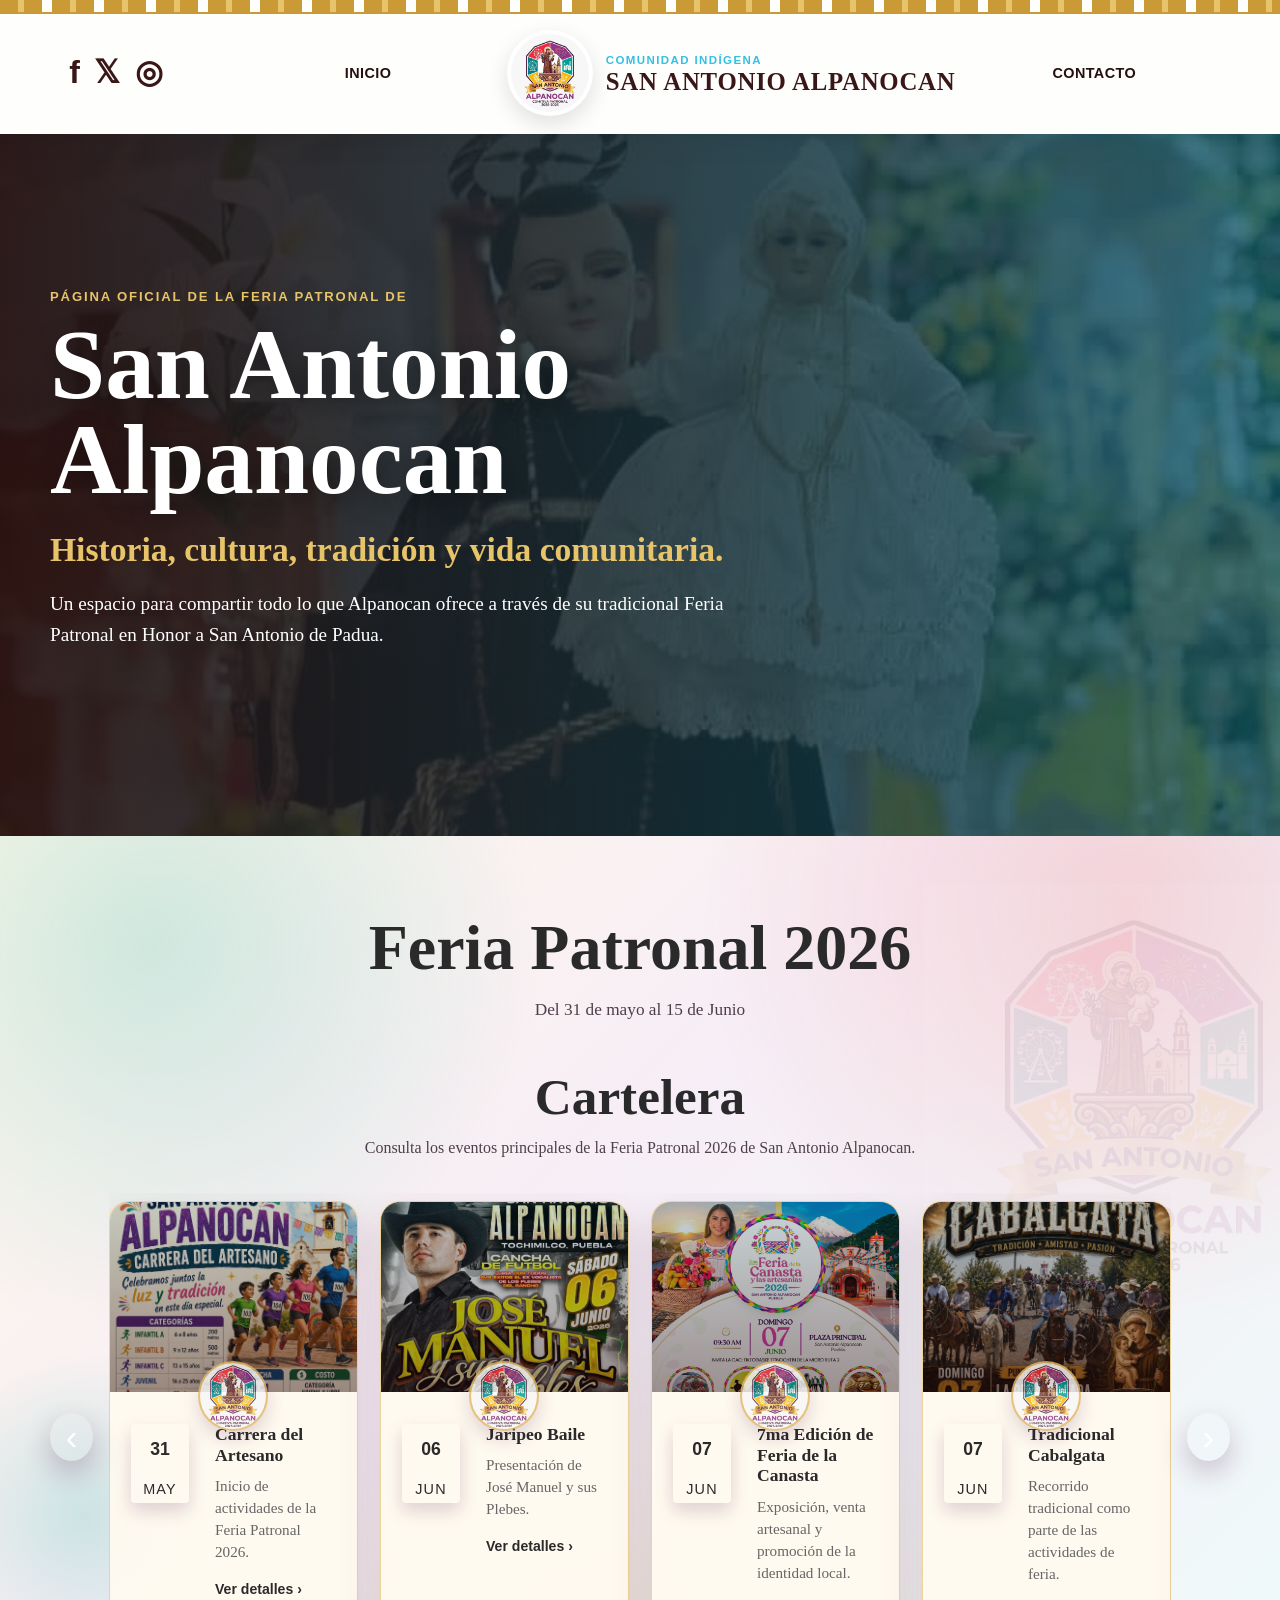
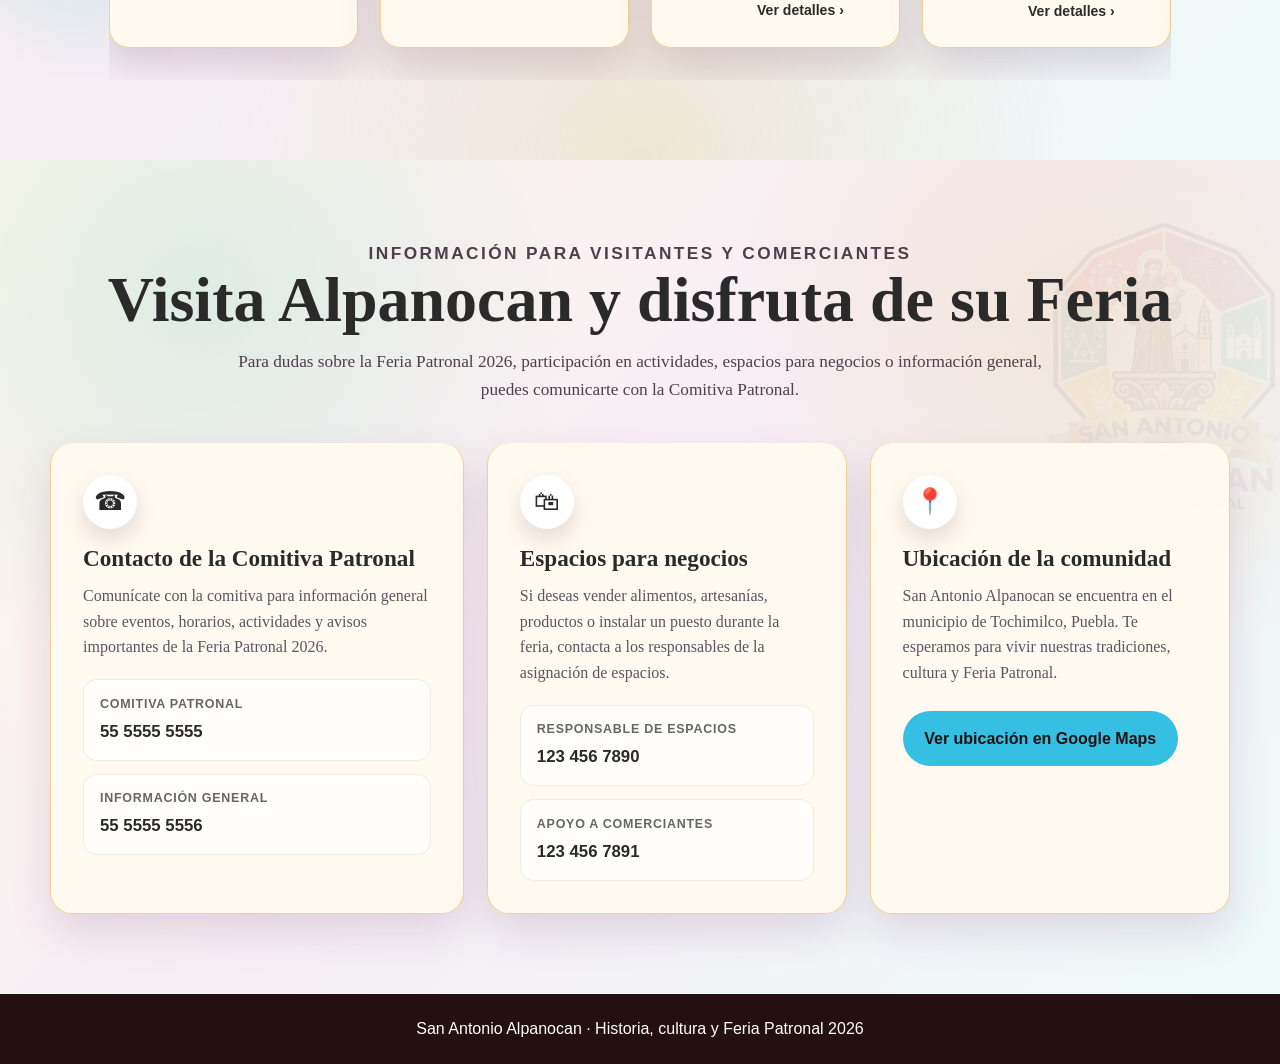
==== commit 14d3cae6: "Cartelera slider" ====
--- a/index.html
+++ b/index.html
@@ -82,156 +82,166 @@
   </p>
 </div>
 
-<div class="events-grid">
-  <a href="eventos/carrera-del-artesano.html" class="event-card">
-    <div class="event-image event-artesano"></div>
-    <div class="event-content">
-      <div class="event-date">
-        <strong>31</strong>
-        <span>MAY</span>
-      </div>
-      <div class="event-info">
-        <h4>Carrera del Artesano</h4>
-        <p>Inicio de actividades de la Feria Patronal 2026.</p>
-        <span class="read-more">Ver detalles ›</span>
-      </div>
-    </div>
-  </a>
-
-  <a href="eventos/jaripeo-baile.html" class="event-card">
-    <div class="event-image event-jaripeo"></div>
-    <div class="event-content">
-      <div class="event-date">
-        <strong>06</strong>
-        <span>JUN</span>
-      </div>
-      <div class="event-info">
-        <h4>Jaripeo Baile</h4>
-        <p>Presentación Estelar de José Manuel y sus Plebes y en el Jaripeo, Rancho los Titanes</p>
-        <span class="read-more">Ver detalles ›</span>
-      </div>
-    </div>
-  </a>
-
-  <a href="eventos/feria-de-la-canasta.html" class="event-card">
-    <div class="event-image event-canasta"></div>
-    <div class="event-content">
-      <div class="event-date">
-        <strong>07</strong>
-        <span>JUN</span>
-      </div>
-      <div class="event-info">
-        <h4>7ma Edición de Feria de la Canasta</h4>
-        <p>Exposición, venta artesanal y promoción de la identidad local.</p>
-        <span class="read-more">Ver detalles ›</span>
-      </div>
-    </div>
-  </a>
-
-  <a href="eventos/cabalgata.html" class="event-card">
-    <div class="event-image event-cabalgata"></div>
-    <div class="event-content">
-      <div class="event-date">
-        <strong>07</strong>
-        <span>JUN</span>
-      </div>
-      <div class="event-info">
-        <h4>Tradicional Cabalgata</h4>
-        <p>Recorrido tradicional organizado por el grupo de cabalgantes de Alpanocan</p>
-        <span class="read-more">Ver detalles ›</span>
-      </div>
-    </div>
-  </a>
-
-  <a href="eventos/brinco-de-chinelo.html" class="event-card">
-    <div class="event-image event-chinelo"></div>
-    <div class="event-content">
-      <div class="event-date">
-        <strong>10</strong>
-        <span>JUN</span>
-      </div>
-      <div class="event-info">
-        <h4>Gran Brinco de Chinelo</h4>
-        <p>Música, tradición y alegría comunitaria recrriendo las calles de la Comunidad</p>
-        <span class="read-more">Ver detalles ›</span>
-      </div>
-    </div>
-  </a>
-
-  <a href="eventos/primer-castillo.html" class="event-card">
-    <div class="event-image event-castillo"></div>
-    <div class="event-content">
-      <div class="event-date">
-        <strong>13</strong>
-        <span>JUN</span>
-      </div>
-      <div class="event-info">
-        <h4>Quema de Castillo</h4>
-        <p>En honor a San Antonio de Padua, Castillo Piromusical</p>
-        <span class="read-more">Ver detalles ›</span>
-      </div>
-    </div>
-  </a>
-
-  <a href="eventos/lluvia-de-petalos.html" class="event-card">
-    <div class="event-image event-petalos"></div>
-    <div class="event-content">
-      <div class="event-date">
-        <strong>14</strong>
-        <span>JUN</span>
-      </div>
-      <div class="event-info">
-        <h4>Lluvia de Pétalos en Helicóptero</h4>
-        <p>Uno de los momentos más esperados de la celebración.</p>
-        <span class="read-more">Ver detalles ›</span>
-      </div>
-    </div>
-  </a>
-
-  <a href="eventos/quema-de-castillo.html" class="event-card">
-    <div class="event-image event-castillo-final"></div>
-    <div class="event-content">
-      <div class="event-date">
-        <strong>14</strong>
-        <span>JUN</span>
-      </div>
-      <div class="event-info">
-        <h4>Quema de Castillo</h4>
-        <p>Evento tradicional de luces, música y convivencia.</p>
-        <span class="read-more">Ver detalles ›</span>
-      </div>
-    </div>
-  </a>
-
-  <a href="eventos/rifa-auto.html" class="event-card">
-    <div class="event-image event-rifa"></div>
-    <div class="event-content">
-      <div class="event-date">
-        <strong>14</strong>
-        <span>JUN</span>
-      </div>
-      <div class="event-info">
-        <h4>Gran Rifa de un Auto último modelo</h4>
-        <p>Tú puedes ser el dueño de un flamante auto último modelo. Compra tus boletos.</p>
-        <span class="read-more">Ver detalles ›</span>
-      </div>
-    </div>
-  </a>
-
-  <a href="eventos/claudio-alcaraz.html" class="event-card">
-    <div class="event-image event-baile"></div>
-    <div class="event-content">
-      <div class="event-date">
-        <strong>14</strong>
-        <span>JUN</span>
-      </div>
-      <div class="event-info">
-        <h4>Gran Baile de Feria</h4>
-        <p>Llega por primera vez a Alpanocan, Claudio Alcaraz y su Banda La Mundial.</p>
-        <span class="read-more">Ver detalles ›</span>
-      </div>
-    </div>
-  </a>
+<div class="events-slider">
+  <button class="slider-btn slider-btn-prev" type="button" aria-label="Evento anterior">
+    ‹
+  </button>
+
+  <div class="events-track" id="eventsTrack">
+    <a href="eventos/carrera-del-artesano.html" class="event-card">
+      <div class="event-image event-artesano"></div>
+      <div class="event-content">
+        <div class="event-date">
+          <strong>31</strong>
+          <span>MAY</span>
+        </div>
+        <div class="event-info">
+          <h4>Carrera del Artesano</h4>
+          <p>Inicio de actividades de la Feria Patronal 2026.</p>
+          <span class="read-more">Ver detalles ›</span>
+        </div>
+      </div>
+    </a>
+
+    <a href="eventos/jaripeo-baile.html" class="event-card">
+      <div class="event-image event-jaripeo"></div>
+      <div class="event-content">
+        <div class="event-date">
+          <strong>06</strong>
+          <span>JUN</span>
+        </div>
+        <div class="event-info">
+          <h4>Jaripeo Baile</h4>
+          <p>Presentación de José Manuel y sus Plebes.</p>
+          <span class="read-more">Ver detalles ›</span>
+        </div>
+      </div>
+    </a>
+
+    <a href="eventos/feria-de-la-canasta.html" class="event-card">
+      <div class="event-image event-canasta"></div>
+      <div class="event-content">
+        <div class="event-date">
+          <strong>07</strong>
+          <span>JUN</span>
+        </div>
+        <div class="event-info">
+          <h4>7ma Edición de Feria de la Canasta</h4>
+          <p>Exposición, venta artesanal y promoción de la identidad local.</p>
+          <span class="read-more">Ver detalles ›</span>
+        </div>
+      </div>
+    </a>
+
+    <a href="eventos/cabalgata.html" class="event-card">
+      <div class="event-image event-cabalgata"></div>
+      <div class="event-content">
+        <div class="event-date">
+          <strong>07</strong>
+          <span>JUN</span>
+        </div>
+        <div class="event-info">
+          <h4>Tradicional Cabalgata</h4>
+          <p>Recorrido tradicional como parte de las actividades de feria.</p>
+          <span class="read-more">Ver detalles ›</span>
+        </div>
+      </div>
+    </a>
+
+    <a href="eventos/brinco-de-chinelo.html" class="event-card">
+      <div class="event-image event-chinelo"></div>
+      <div class="event-content">
+        <div class="event-date">
+          <strong>10</strong>
+          <span>JUN</span>
+        </div>
+        <div class="event-info">
+          <h4>Gran Brinco de Chinelo</h4>
+          <p>Música, tradición y alegría comunitaria recorriendo las calles de la Comunidad.</p>
+          <span class="read-more">Ver detalles ›</span>
+        </div>
+      </div>
+    </a>
+
+    <a href="eventos/primer-castillo.html" class="event-card">
+      <div class="event-image event-castillo"></div>
+      <div class="event-content">
+        <div class="event-date">
+          <strong>13</strong>
+          <span>JUN</span>
+        </div>
+        <div class="event-info">
+          <h4>Quema del Primer Castillo</h4>
+          <p>Tradición pirotécnica en el marco de la fiesta patronal.</p>
+          <span class="read-more">Ver detalles ›</span>
+        </div>
+      </div>
+    </a>
+
+    <a href="eventos/lluvia-de-petalos.html" class="event-card">
+      <div class="event-image event-petalos"></div>
+      <div class="event-content">
+        <div class="event-date">
+          <strong>14</strong>
+          <span>JUN</span>
+        </div>
+        <div class="event-info">
+          <h4>Lluvia de Pétalos en Helicóptero</h4>
+          <p>Uno de los momentos más esperados de la celebración.</p>
+          <span class="read-more">Ver detalles ›</span>
+        </div>
+      </div>
+    </a>
+
+    <a href="eventos/quema-de-castillo.html" class="event-card">
+      <div class="event-image event-castillo-final"></div>
+      <div class="event-content">
+        <div class="event-date">
+          <strong>14</strong>
+          <span>JUN</span>
+        </div>
+        <div class="event-info">
+          <h4>Quema de Castillo</h4>
+          <p>Evento tradicional de luces, música y convivencia.</p>
+          <span class="read-more">Ver detalles ›</span>
+        </div>
+      </div>
+    </a>
+
+    <a href="eventos/rifa-auto.html" class="event-card">
+      <div class="event-image event-rifa"></div>
+      <div class="event-content">
+        <div class="event-date">
+          <strong>14</strong>
+          <span>JUN</span>
+        </div>
+        <div class="event-info">
+          <h4>Gran Rifa de un Auto Totalmente Nuevo</h4>
+          <p>Actividad especial dentro de la Feria Patronal 2026.</p>
+          <span class="read-more">Ver detalles ›</span>
+        </div>
+      </div>
+    </a>
+
+    <a href="eventos/claudio-alcaraz.html" class="event-card">
+      <div class="event-image event-baile"></div>
+      <div class="event-content">
+        <div class="event-date">
+          <strong>14</strong>
+          <span>JUN</span>
+        </div>
+        <div class="event-info">
+          <h4>Claudio Alcaraz y su Banda La Mundial</h4>
+          <p>Gran presentación musical para cerrar la celebración.</p>
+          <span class="read-more">Ver detalles ›</span>
+        </div>
+      </div>
+    </a>
+  </div>
+
+  <button class="slider-btn slider-btn-next" type="button" aria-label="Evento siguiente">
+    ›
+  </button>
 </div>
     </section>
 
--- a/css/styles.css
+++ b/css/styles.css
@@ -1029,4 +1029,244 @@
   .contact-grid {
     grid-template-columns: 1fr;
   }
+}
+
+/* AJUSTES RESPONSIVE PARA MÓVIL */
+
+@media (max-width: 768px) {
+  .top-header {
+    position: relative;
+  }
+
+  .main-nav {
+    padding: 0.8rem 1rem 1rem;
+    display: grid;
+    grid-template-columns: 1fr;
+    gap: 0.8rem;
+    text-align: center;
+  }
+
+  .social-links {
+    display: none;
+  }
+
+  .brand {
+    order: 1;
+    margin: 0 auto;
+    justify-content: center;
+    gap: 0.7rem;
+  }
+
+  .brand-logo {
+    width: 68px;
+    height: 68px;
+  }
+
+  .brand-text {
+    text-align: left;
+  }
+
+  .brand span {
+    font-size: 0.68rem;
+    letter-spacing: 0.09em;
+  }
+
+  .brand strong {
+    font-size: 1.25rem;
+    line-height: 1.05;
+  }
+
+  .nav-menu {
+    order: 2;
+    display: flex;
+    justify-content: center;
+    gap: 1.4rem;
+    flex-wrap: wrap;
+  }
+
+  .nav-menu a {
+    font-size: 0.78rem;
+  }
+}
+
+@media (max-width: 768px) {
+  .hero {
+    min-height: 72vh;
+    padding: 3.2rem 1.2rem;
+    align-items: center;
+    background-position: center center;
+  }
+
+  .hero-inner {
+    display: block;
+  }
+
+  .hero-copy {
+    max-width: 100%;
+  }
+
+  .hero h1 {
+    display: block;
+    font-size: clamp(2.7rem, 16vw, 4rem);
+    line-height: 0.95;
+    margin-bottom: 1rem;
+  }
+
+  .hero-subtitle {
+    font-size: 1.45rem;
+    line-height: 1.35;
+    margin-bottom: 1rem;
+  }
+
+  .hero-text {
+    font-size: 1.05rem;
+    line-height: 1.55;
+    max-width: 100%;
+  }
+
+  .hero-actions {
+    margin-top: 1.5rem;
+  }
+}
+
+@media (max-width: 768px) {
+  .hero {
+    background:
+      linear-gradient(90deg, rgba(36, 16, 16, 0.84), rgba(7, 85, 103, 0.72)),
+      url("../assets/img/alpanocan-hero.jpg");
+    background-size: cover;
+    background-position: center top;
+  }
+}
+
+@media (max-width: 768px) {
+  .section {
+    padding: 3.5rem 1.1rem;
+  }
+
+  .feria-section {
+    padding-top: 4rem;
+  }
+
+  .section-title h2 {
+    font-size: 2.35rem;
+  }
+
+  .cartelera-header h3 {
+    font-size: 2.1rem;
+  }
+}
+
+/* SLIDER DE CARTELERA */
+
+.events-slider {
+  max-width: var(--max-width);
+  margin: 0 auto;
+  position: relative;
+  display: flex;
+  align-items: center;
+  gap: 1rem;
+}
+
+.events-track {
+  width: 100%;
+  display: flex;
+  gap: 1.4rem;
+  overflow-x: auto;
+  scroll-behavior: smooth;
+  scroll-snap-type: x mandatory;
+  padding: 0.5rem 0 2rem;
+  scrollbar-width: none;
+}
+
+.events-track::-webkit-scrollbar {
+  display: none;
+}
+
+.events-track .event-card {
+  flex: 0 0 calc((100% - 4.2rem) / 4);
+  scroll-snap-align: start;
+}
+
+.slider-btn {
+  width: 48px;
+  height: 48px;
+  border: none;
+  border-radius: 50%;
+  background: var(--fair-purple-dark);
+  color: var(--white);
+  font-size: 2.2rem;
+  line-height: 1;
+  cursor: pointer;
+  display: grid;
+  place-items: center;
+  box-shadow: 0 12px 28px rgba(75, 18, 63, 0.24);
+  transition: transform 0.2s ease, background 0.2s ease;
+  z-index: 2;
+}
+
+.slider-btn:hover {
+  background: var(--fair-magenta);
+  transform: scale(1.06);
+}
+
+/* 3 tarjetas en pantallas medianas */
+@media (max-width: 1100px) {
+  .events-track .event-card {
+    flex-basis: calc((100% - 2.8rem) / 3);
+  }
+}
+
+/* 2 tarjetas en tablets */
+@media (max-width: 820px) {
+  .events-slider {
+    gap: 0.5rem;
+  }
+
+  .events-track .event-card {
+    flex-basis: calc((100% - 1.4rem) / 2);
+  }
+
+  .slider-btn {
+    width: 42px;
+    height: 42px;
+    font-size: 1.9rem;
+  }
+}
+
+/* 1 tarjeta en celular */
+@media (max-width: 560px) {
+  .events-slider {
+    max-width: 100%;
+    padding: 0;
+  }
+
+  .events-track {
+    padding: 0.5rem 0.4rem 2rem;
+  }
+
+  .events-track .event-card {
+    flex-basis: 86%;
+  }
+
+  .slider-btn {
+    position: absolute;
+    top: 45%;
+    transform: translateY(-50%);
+    width: 42px;
+    height: 42px;
+    background: rgba(43, 11, 39, 0.88);
+  }
+
+  .slider-btn:hover {
+    transform: translateY(-50%) scale(1.04);
+  }
+
+  .slider-btn-prev {
+    left: 0.1rem;
+  }
+
+  .slider-btn-next {
+    right: 0.1rem;
+  }
 }
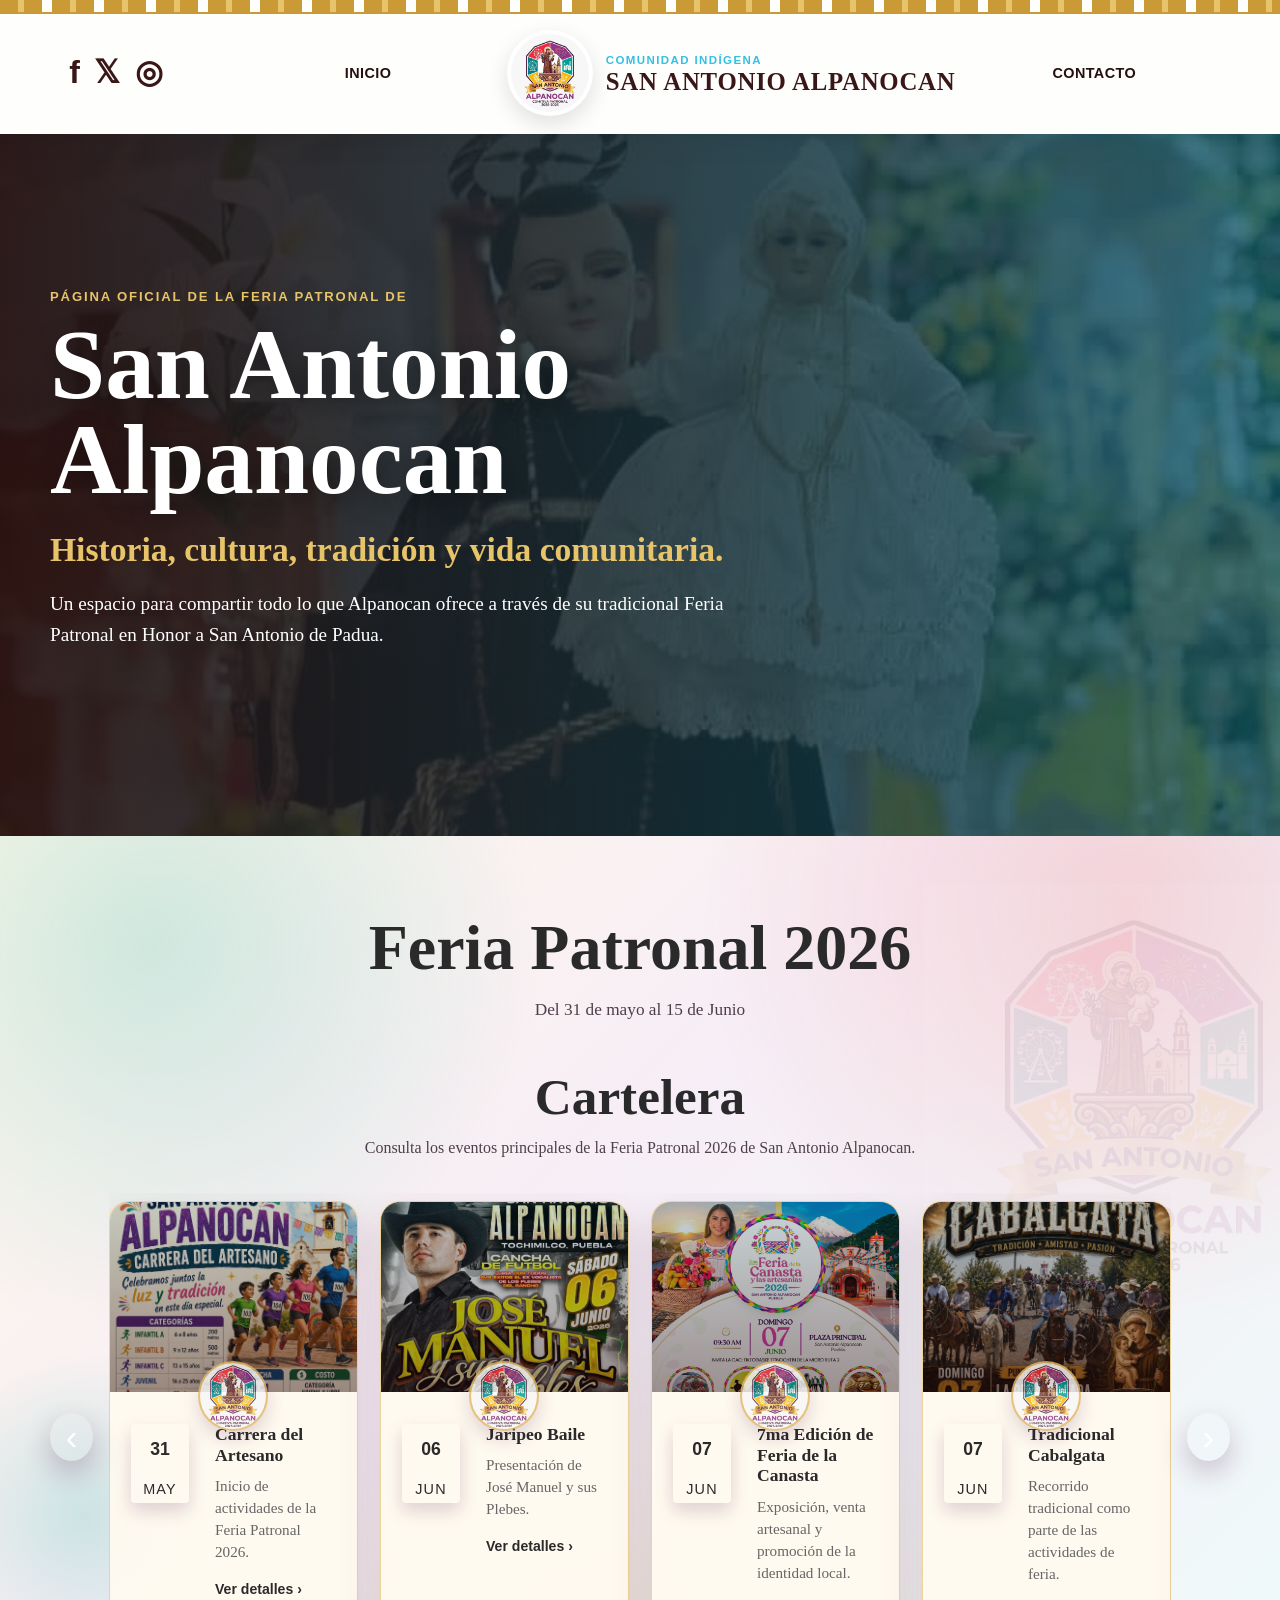
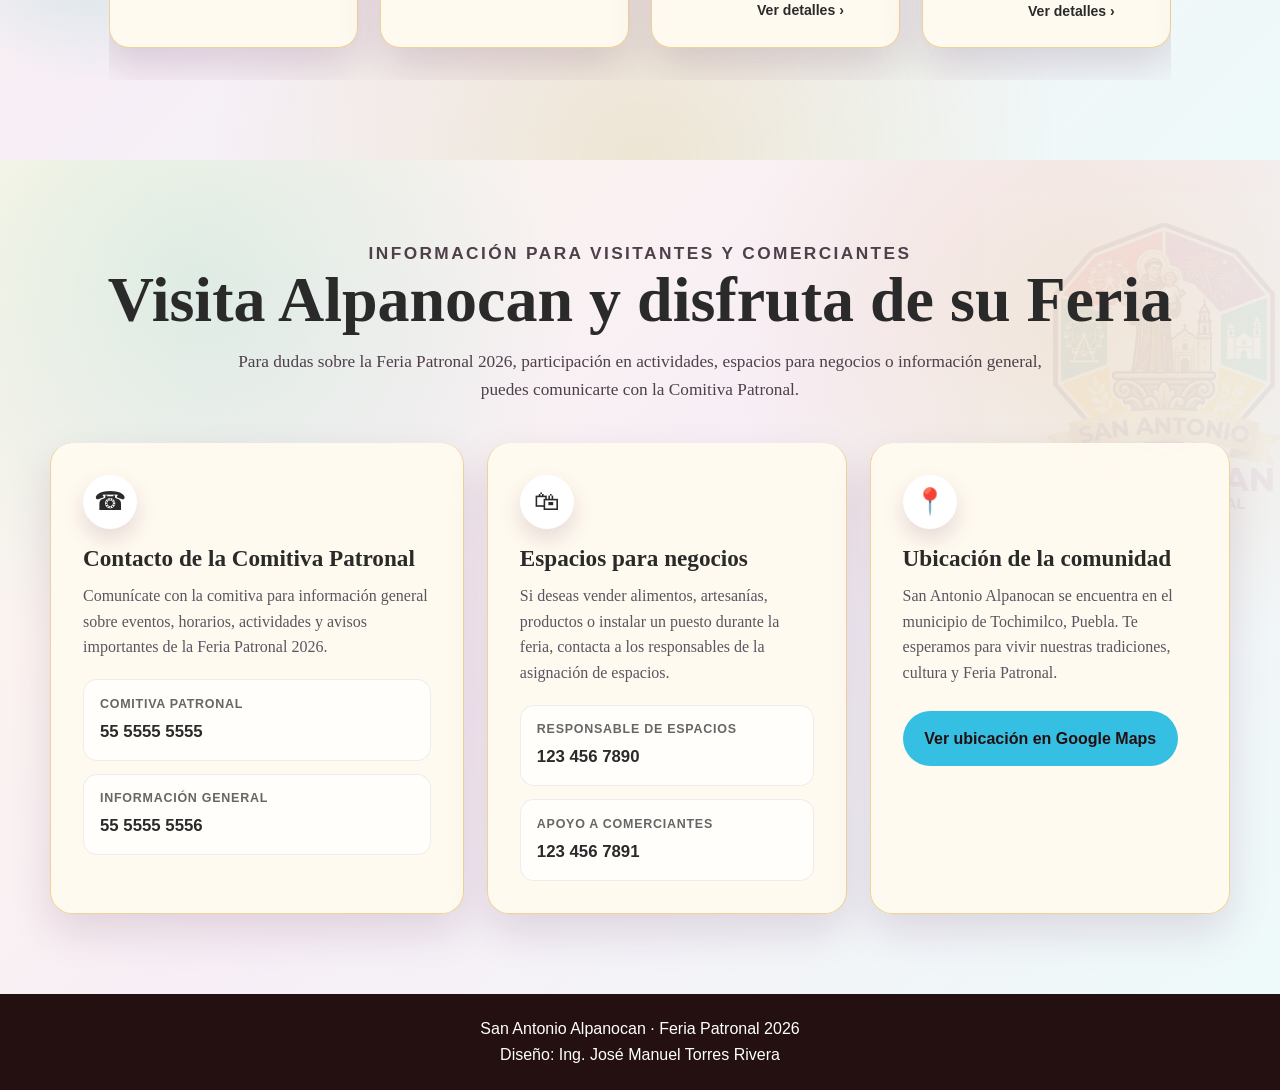
==== commit 7e504b9b: "Nombre Autor" ====
--- a/index.html
+++ b/index.html
@@ -321,7 +321,8 @@
   </main>
 
   <footer class="site-footer">
-    <p>San Antonio Alpanocan · Historia, cultura y Feria Patronal 2026</p>
+    <p>San Antonio Alpanocan · Feria Patronal 2026</p>
+    <p>Diseño: Ing. José Manuel Torres Rivera<p>
   </footer>
 
   <script src="js/main.js"></script>
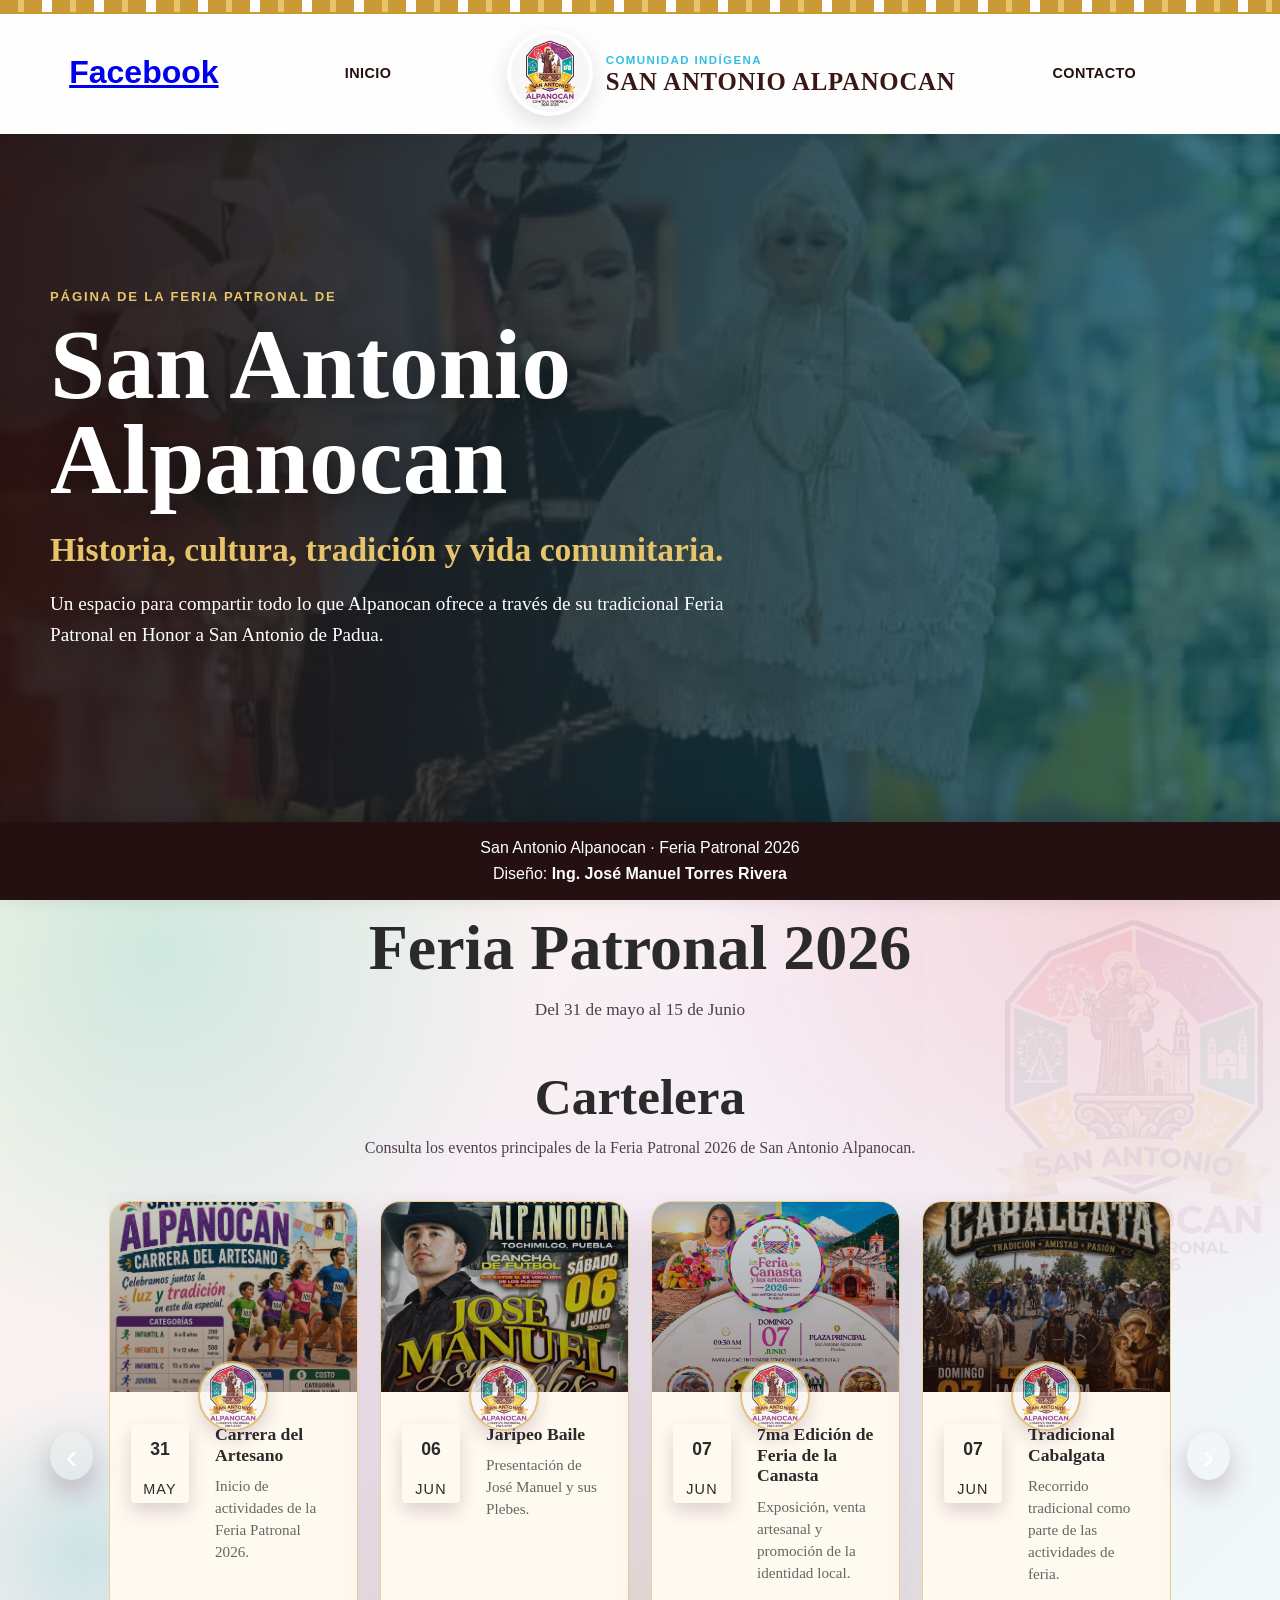
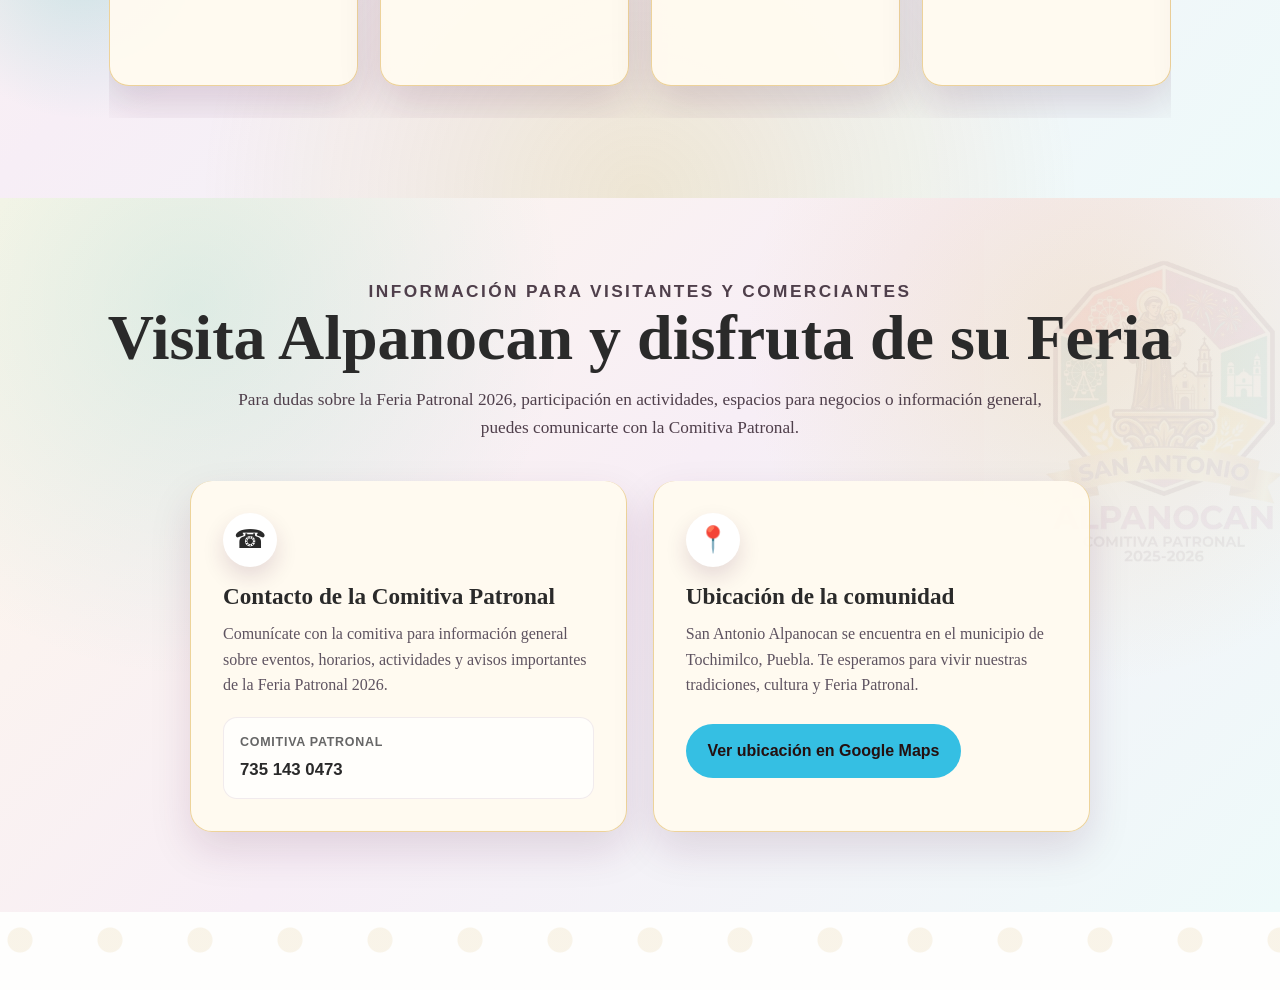
==== commit 054e3871: "Verison sin enlaces (Beta)" ====
--- a/index.html
+++ b/index.html
@@ -20,10 +20,15 @@
 
     <nav class="main-nav">
       <div class="social-links">
-        <span>f</span>
-        <span>𝕏</span>
-        <span>◎</span>
-      </div>
+  <a
+    href="https://www.facebook.com/ComitivaFeriaPatronalSanAntonioAlpanocan"
+    target="_blank"
+    rel="noopener noreferrer"
+    aria-label="Facebook de San Antonio Alpanocan"
+  >
+    Facebook
+  </a>
+</div>
 
       <ul class="nav-menu">
         <li><a href="#inicio">Inicio</a></li>
@@ -53,7 +58,7 @@
     <section id="inicio" class="hero">
       <div class="hero-inner">
         <div class="hero-copy">
-          <p class="section-label">Página Oficial de la Feria Patronal de</p>
+          <p class="section-label">Página de la Feria Patronal de</p>
 
           <h1>San Antonio Alpanocan</h1>
 
@@ -88,7 +93,7 @@
   </button>
 
   <div class="events-track" id="eventsTrack">
-    <a href="eventos/carrera-del-artesano.html" class="event-card">
+    <a class="event-card">
       <div class="event-image event-artesano"></div>
       <div class="event-content">
         <div class="event-date">
@@ -98,12 +103,12 @@
         <div class="event-info">
           <h4>Carrera del Artesano</h4>
           <p>Inicio de actividades de la Feria Patronal 2026.</p>
-          <span class="read-more">Ver detalles ›</span>
-        </div>
-      </div>
-    </a>
-
-    <a href="eventos/jaripeo-baile.html" class="event-card">
+          
+        </div>
+      </div>
+    </a>
+
+    <a class="event-card">
       <div class="event-image event-jaripeo"></div>
       <div class="event-content">
         <div class="event-date">
@@ -113,12 +118,12 @@
         <div class="event-info">
           <h4>Jaripeo Baile</h4>
           <p>Presentación de José Manuel y sus Plebes.</p>
-          <span class="read-more">Ver detalles ›</span>
-        </div>
-      </div>
-    </a>
-
-    <a href="eventos/feria-de-la-canasta.html" class="event-card">
+          
+        </div>
+      </div>
+    </a>
+
+    <a class="event-card">
       <div class="event-image event-canasta"></div>
       <div class="event-content">
         <div class="event-date">
@@ -128,12 +133,12 @@
         <div class="event-info">
           <h4>7ma Edición de Feria de la Canasta</h4>
           <p>Exposición, venta artesanal y promoción de la identidad local.</p>
-          <span class="read-more">Ver detalles ›</span>
-        </div>
-      </div>
-    </a>
-
-    <a href="eventos/cabalgata.html" class="event-card">
+          
+        </div>
+      </div>
+    </a>
+
+    <a class="event-card">
       <div class="event-image event-cabalgata"></div>
       <div class="event-content">
         <div class="event-date">
@@ -143,12 +148,12 @@
         <div class="event-info">
           <h4>Tradicional Cabalgata</h4>
           <p>Recorrido tradicional como parte de las actividades de feria.</p>
-          <span class="read-more">Ver detalles ›</span>
-        </div>
-      </div>
-    </a>
-
-    <a href="eventos/brinco-de-chinelo.html" class="event-card">
+          
+        </div>
+      </div>
+    </a>
+
+    <a class="event-card">
       <div class="event-image event-chinelo"></div>
       <div class="event-content">
         <div class="event-date">
@@ -158,12 +163,12 @@
         <div class="event-info">
           <h4>Gran Brinco de Chinelo</h4>
           <p>Música, tradición y alegría comunitaria recorriendo las calles de la Comunidad.</p>
-          <span class="read-more">Ver detalles ›</span>
-        </div>
-      </div>
-    </a>
-
-    <a href="eventos/primer-castillo.html" class="event-card">
+          
+        </div>
+      </div>
+    </a>
+
+    <a class="event-card">
       <div class="event-image event-castillo"></div>
       <div class="event-content">
         <div class="event-date">
@@ -171,14 +176,14 @@
           <span>JUN</span>
         </div>
         <div class="event-info">
-          <h4>Quema del Primer Castillo</h4>
-          <p>Tradición pirotécnica en el marco de la fiesta patronal.</p>
-          <span class="read-more">Ver detalles ›</span>
-        </div>
-      </div>
-    </a>
-
-    <a href="eventos/lluvia-de-petalos.html" class="event-card">
+          <h4>Día de San Antoino</h4>
+          <p>Celebración con Castillo Piromusical y Banda Mezcal.</p>
+          
+        </div>
+      </div>
+    </a>
+
+    <a class="event-card">
       <div class="event-image event-petalos"></div>
       <div class="event-content">
         <div class="event-date">
@@ -188,12 +193,12 @@
         <div class="event-info">
           <h4>Lluvia de Pétalos en Helicóptero</h4>
           <p>Uno de los momentos más esperados de la celebración.</p>
-          <span class="read-more">Ver detalles ›</span>
-        </div>
-      </div>
-    </a>
-
-    <a href="eventos/quema-de-castillo.html" class="event-card">
+          
+        </div>
+      </div>
+    </a>
+
+    <a class="event-card">
       <div class="event-image event-castillo-final"></div>
       <div class="event-content">
         <div class="event-date">
@@ -203,12 +208,12 @@
         <div class="event-info">
           <h4>Quema de Castillo</h4>
           <p>Evento tradicional de luces, música y convivencia.</p>
-          <span class="read-more">Ver detalles ›</span>
-        </div>
-      </div>
-    </a>
-
-    <a href="eventos/rifa-auto.html" class="event-card">
+          
+        </div>
+      </div>
+    </a>
+
+    <a class="event-card">
       <div class="event-image event-rifa"></div>
       <div class="event-content">
         <div class="event-date">
@@ -217,13 +222,13 @@
         </div>
         <div class="event-info">
           <h4>Gran Rifa de un Auto Totalmente Nuevo</h4>
-          <p>Actividad especial dentro de la Feria Patronal 2026.</p>
-          <span class="read-more">Ver detalles ›</span>
-        </div>
-      </div>
-    </a>
-
-    <a href="eventos/claudio-alcaraz.html" class="event-card">
+          <p>Adquiere tus boletos y participa por la oprtunidad de llevarte un Chevrolet Aveo 2026.</p>
+          
+        </div>
+      </div>
+    </a>
+
+    <a class="event-card">
       <div class="event-image event-baile"></div>
       <div class="event-content">
         <div class="event-date">
@@ -232,8 +237,8 @@
         </div>
         <div class="event-info">
           <h4>Claudio Alcaraz y su Banda La Mundial</h4>
-          <p>Gran presentación musical para cerrar la celebración.</p>
-          <span class="read-more">Ver detalles ›</span>
+          <p>Gran Bailazo de Feria en la Plaza principal de Alpanocan.</p>
+          
         </div>
       </div>
     </a>
@@ -270,31 +275,7 @@
       <ul class="contact-list">
         <li>
           <span>Comitiva Patronal</span>
-          <a href="tel:+525555555555">55 5555 5555</a>
-        </li>
-        <li>
-          <span>Información general</span>
-          <a href="tel:+525555555556">55 5555 5556</a>
-        </li>
-      </ul>
-    </article>
-
-    <article class="contact-card">
-      <div class="contact-icon">🛍</div>
-      <h3>Espacios para negocios</h3>
-      <p>
-        Si deseas vender alimentos, artesanías, productos o instalar un puesto
-        durante la feria, contacta a los responsables de la asignación de espacios.
-      </p>
-
-      <ul class="contact-list">
-        <li>
-          <span>Responsable de espacios</span>
-          <a href="tel:+521234567890">123 456 7890</a>
-        </li>
-        <li>
-          <span>Apoyo a comerciantes</span>
-          <a href="tel:+521234567891">123 456 7891</a>
+          <a href="tel:7351430473">735 143 0473</a>
         </li>
       </ul>
     </article>
@@ -320,10 +301,20 @@
 </section>
   </main>
 
-  <footer class="site-footer">
-    <p>San Antonio Alpanocan · Feria Patronal 2026</p>
-    <p>Diseño: Ing. José Manuel Torres Rivera<p>
-  </footer>
+<footer class="site-footer">
+  <p>San Antonio Alpanocan · Feria Patronal 2026</p>
+  <p>
+    Diseño:
+    <a
+      href="https://www.facebook.com/share/1J3A8ALswo/?mibextid=wwXIfr"
+      target="_blank"
+      rel="noopener noreferrer"
+      class="footer-link"
+    >
+      Ing. José Manuel Torres Rivera
+    </a>
+  </p>
+</footer>
 
   <script src="js/main.js"></script>
 </body>
--- a/css/styles.css
+++ b/css/styles.css
@@ -451,13 +451,19 @@
   text-align: center;
 }
 
-/* FOOTER */
 .site-footer {
+  position: fixed;
+  left: 0;
+  bottom: 0;
+  width: 100%;
+  z-index: 999;
+
   background: var(--brown-dark);
   color: var(--white);
   text-align: center;
-  padding: 1.4rem;
+  padding: 0.85rem 1rem;
   font-family: Arial, Helvetica, sans-serif;
+  box-shadow: 0 -8px 24px rgba(0, 0, 0, 0.16);
 }
 
 /* RESPONSIVE */
@@ -931,12 +937,13 @@
 }
 
 .contact-grid {
-  max-width: var(--max-width);
+  max-width: 900px;
   margin: 0 auto;
   display: grid;
-  grid-template-columns: 1.15fr 1fr 1fr;
-  gap: 1.4rem;
+  grid-template-columns: repeat(2, minmax(280px, 1fr));
+  gap: 1.6rem;
   text-align: left;
+  justify-content: center;
 }
 
 .contact-card {
@@ -952,7 +959,7 @@
 }
 
 .contact-card:nth-child(2) {
-  border-top: 7px solid var(--fair-gold);
+  border-top: 7px solid var(--fair-teal);
 }
 
 .location-card {
@@ -1269,4 +1276,38 @@
   .slider-btn-next {
     right: 0.1rem;
   }
+}
+
+body {
+  padding-bottom: 78px;
+}
+
+@media (max-width: 560px) {
+  .site-footer {
+    padding: 0.7rem 0.8rem;
+    font-size: 0.82rem;
+    line-height: 1.35;
+  }
+
+  body {
+    padding-bottom: 72px;
+  }
+}
+
+.footer-link {
+  color: var(--white);
+  font-weight: 700;
+  text-decoration: none;
+}
+
+.footer-link:hover {
+  color: var(--turquoise);
+  text-decoration: underline;
+}
+
+@media (max-width: 760px) {
+  .contact-grid {
+    grid-template-columns: 1fr;
+    max-width: 520px;
+  }
 }
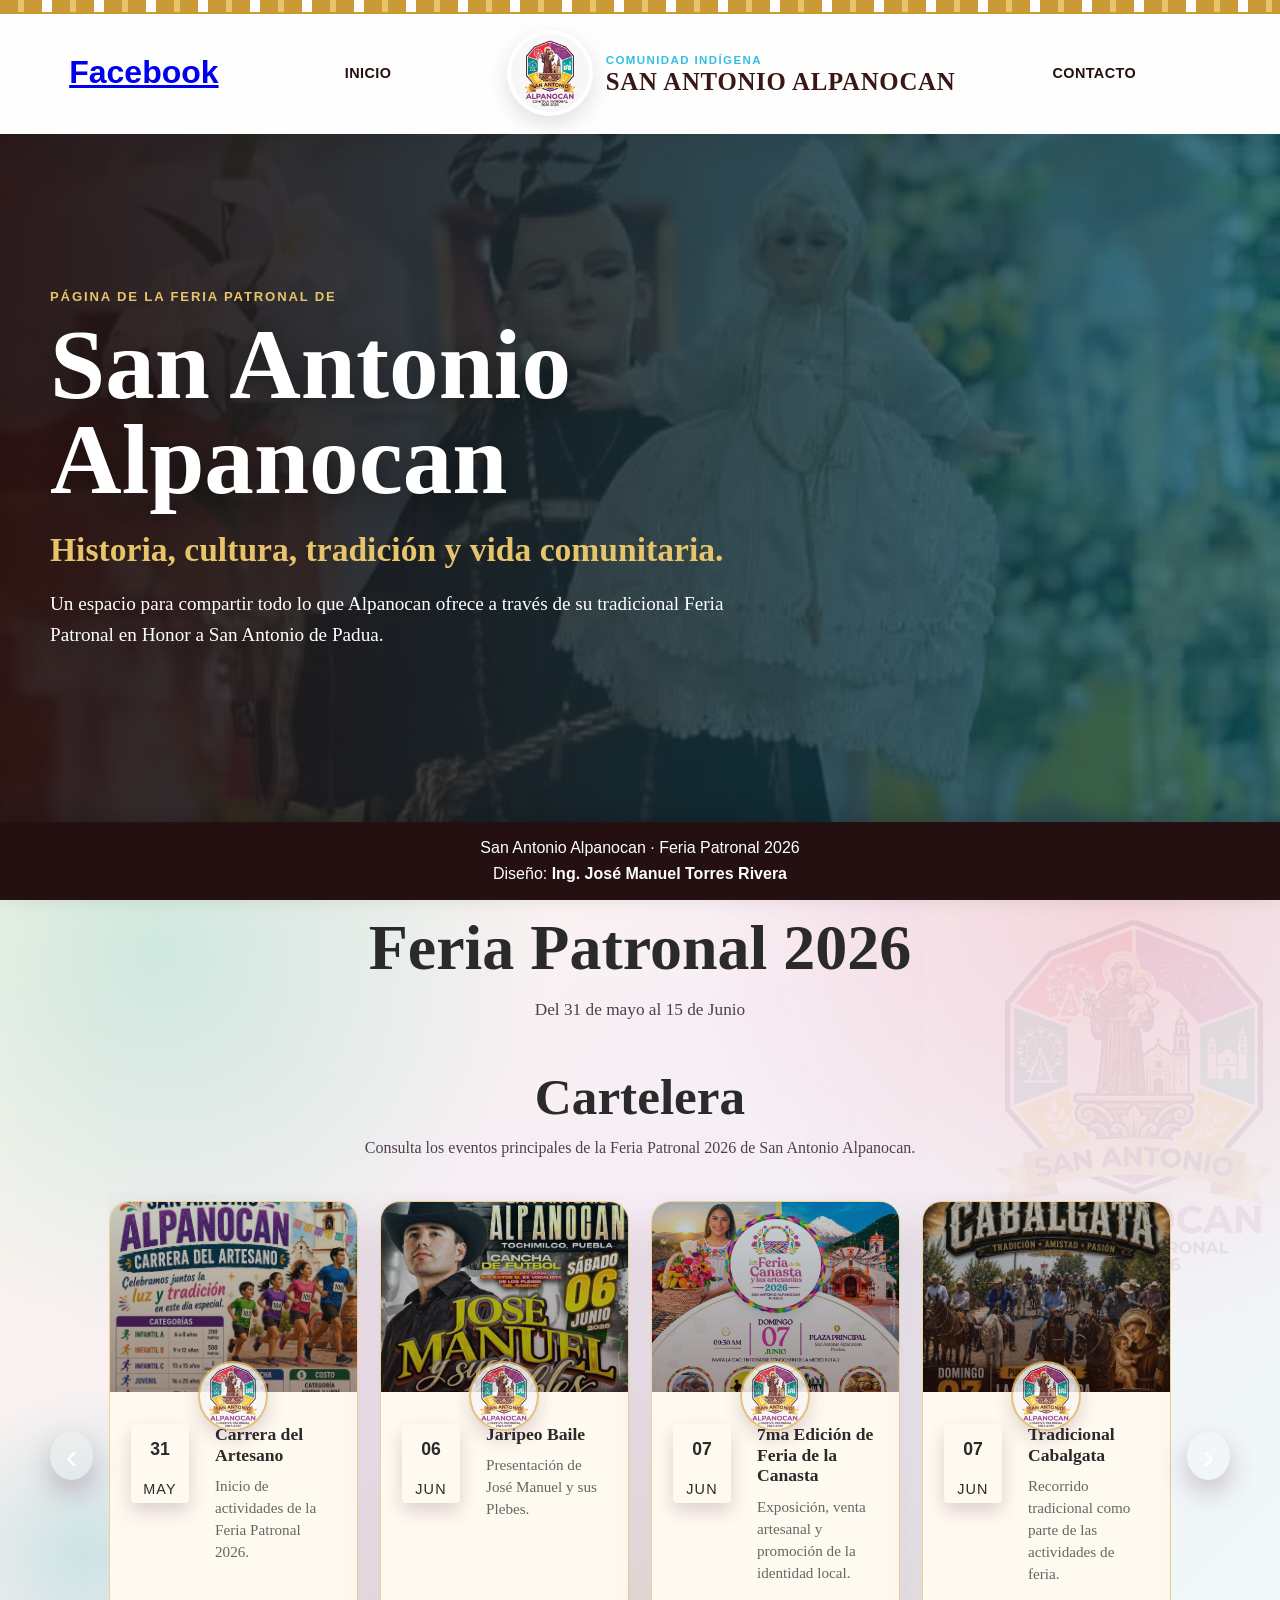
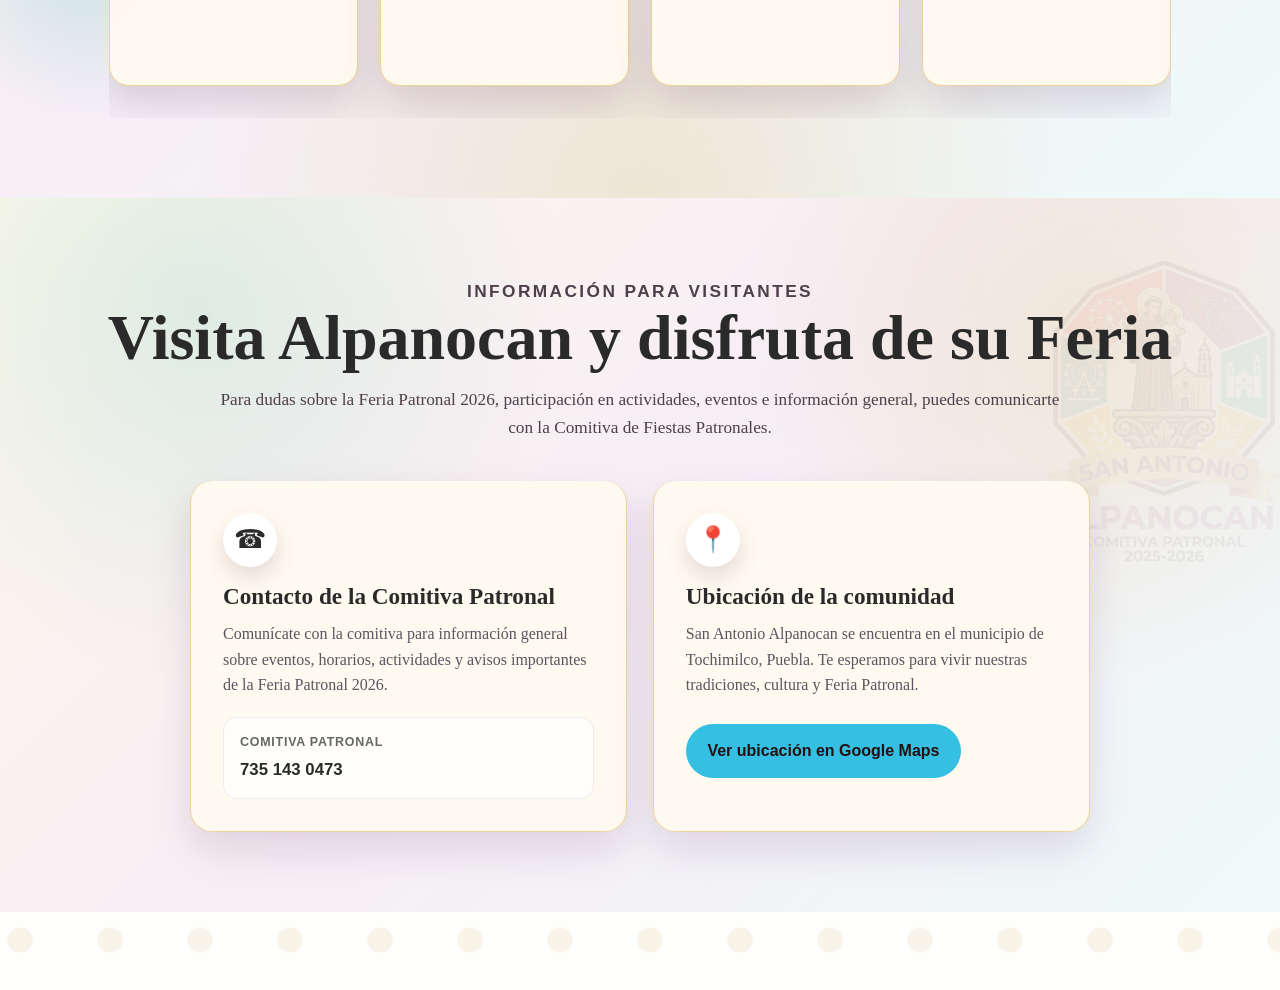
==== commit d4ebb903: "Correciones ortograficas" ====
--- a/index.html
+++ b/index.html
@@ -176,7 +176,7 @@
           <span>JUN</span>
         </div>
         <div class="event-info">
-          <h4>Día de San Antoino</h4>
+          <h4>Día de San Antonio</h4>
           <p>Celebración con Castillo Piromusical y Banda Mezcal.</p>
           
         </div>
@@ -254,12 +254,12 @@
     <!-- CONTACTO -->
 <section id="contacto" class="section contact-section">
   <div class="section-title contact-title">
-    <p class="section-label">Información para visitantes y comerciantes</p>
+    <p class="section-label">Información para visitantes</p>
     <h2>Visita Alpanocan y disfruta de su Feria</h2>
     <p>
       Para dudas sobre la Feria Patronal 2026, participación en actividades,
-      espacios para negocios o información general, puedes comunicarte con la
-      Comitiva Patronal.
+      eventos e información general, puedes comunicarte con la
+      Comitiva de Fiestas Patronales.
     </p>
   </div>
 
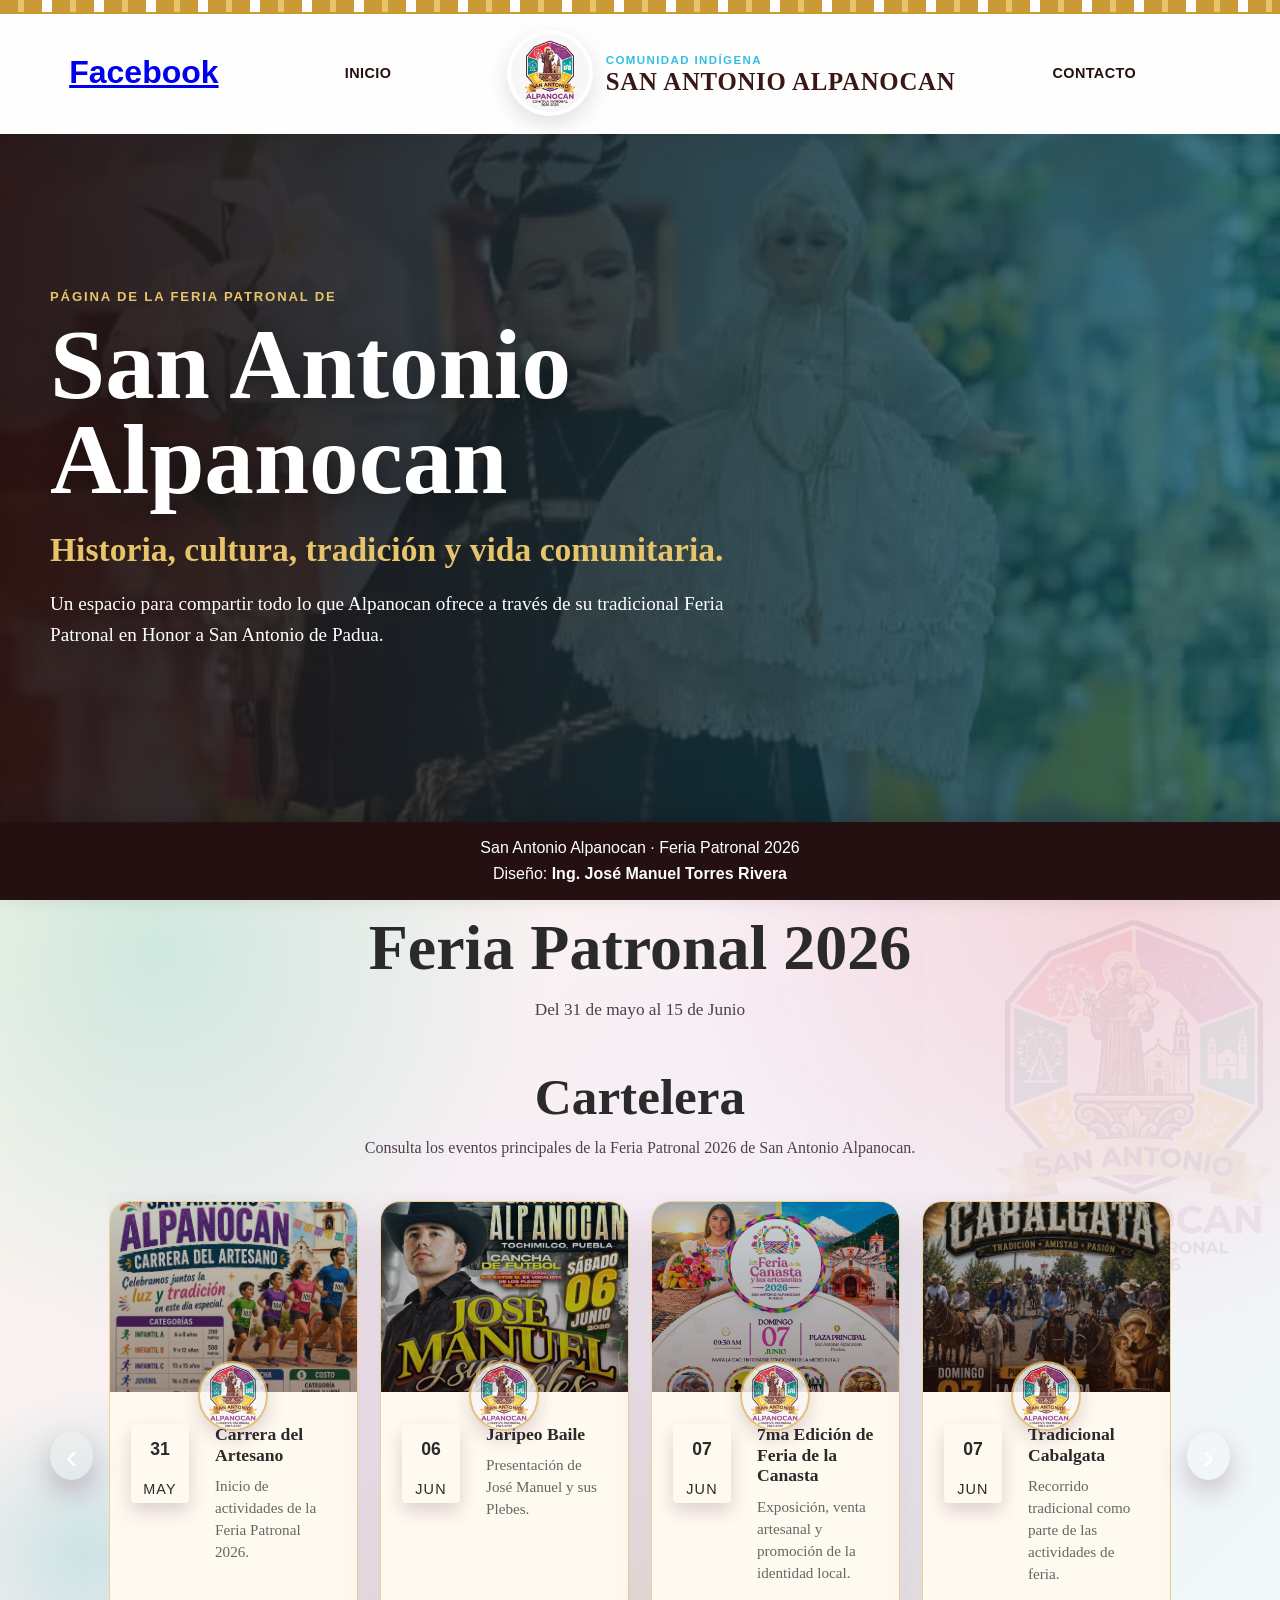
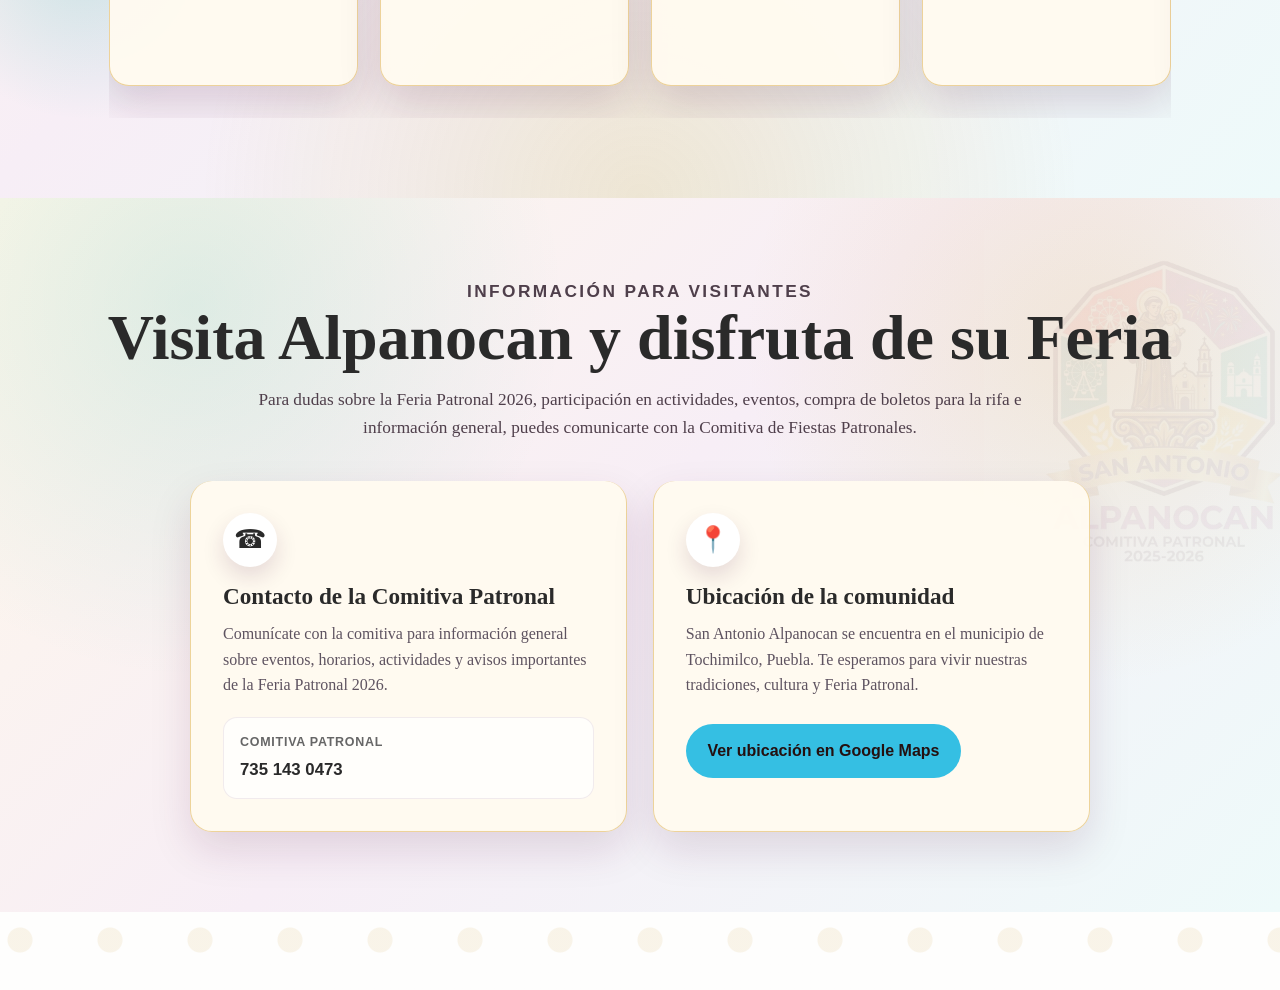
==== commit b79f4461: "Boletos" ====
--- a/index.html
+++ b/index.html
@@ -258,7 +258,7 @@
     <h2>Visita Alpanocan y disfruta de su Feria</h2>
     <p>
       Para dudas sobre la Feria Patronal 2026, participación en actividades,
-      eventos e información general, puedes comunicarte con la
+      eventos, compra de boletos para la rifa e información general, puedes comunicarte con la
       Comitiva de Fiestas Patronales.
     </p>
   </div>
